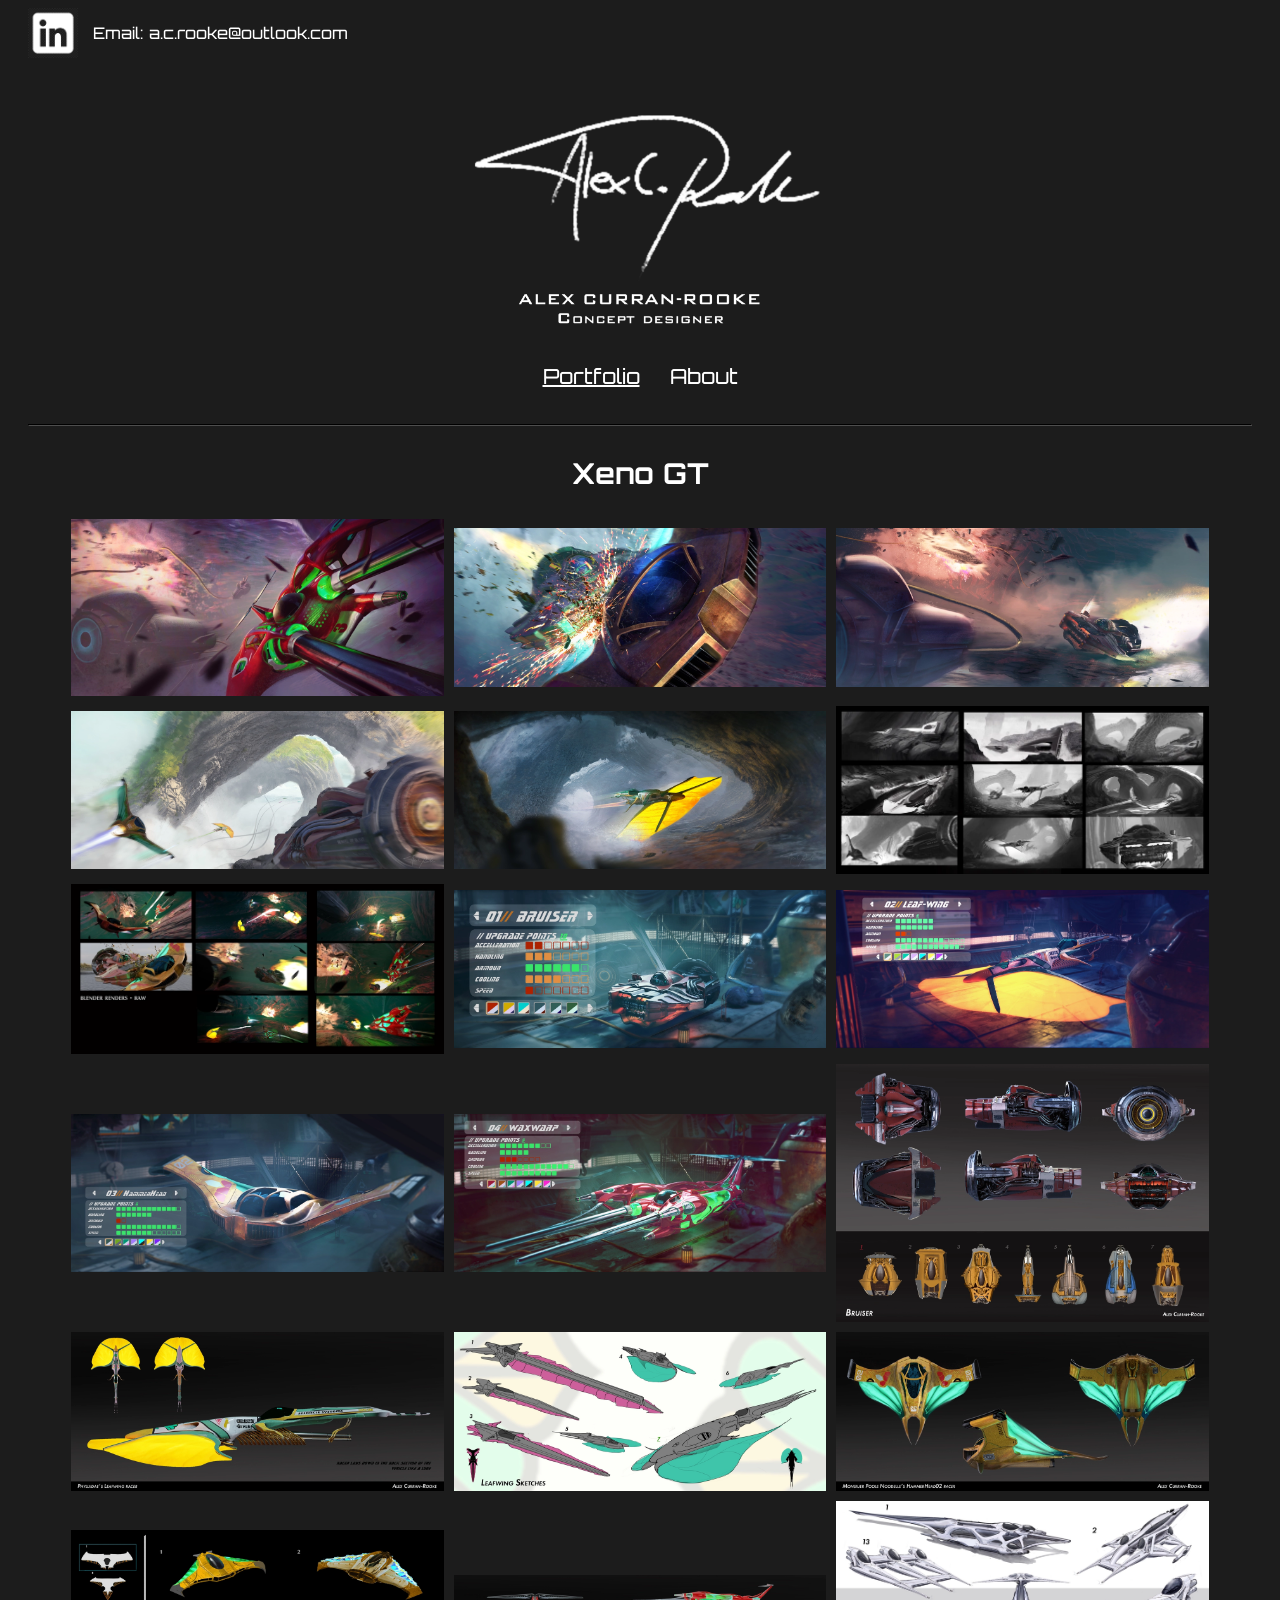
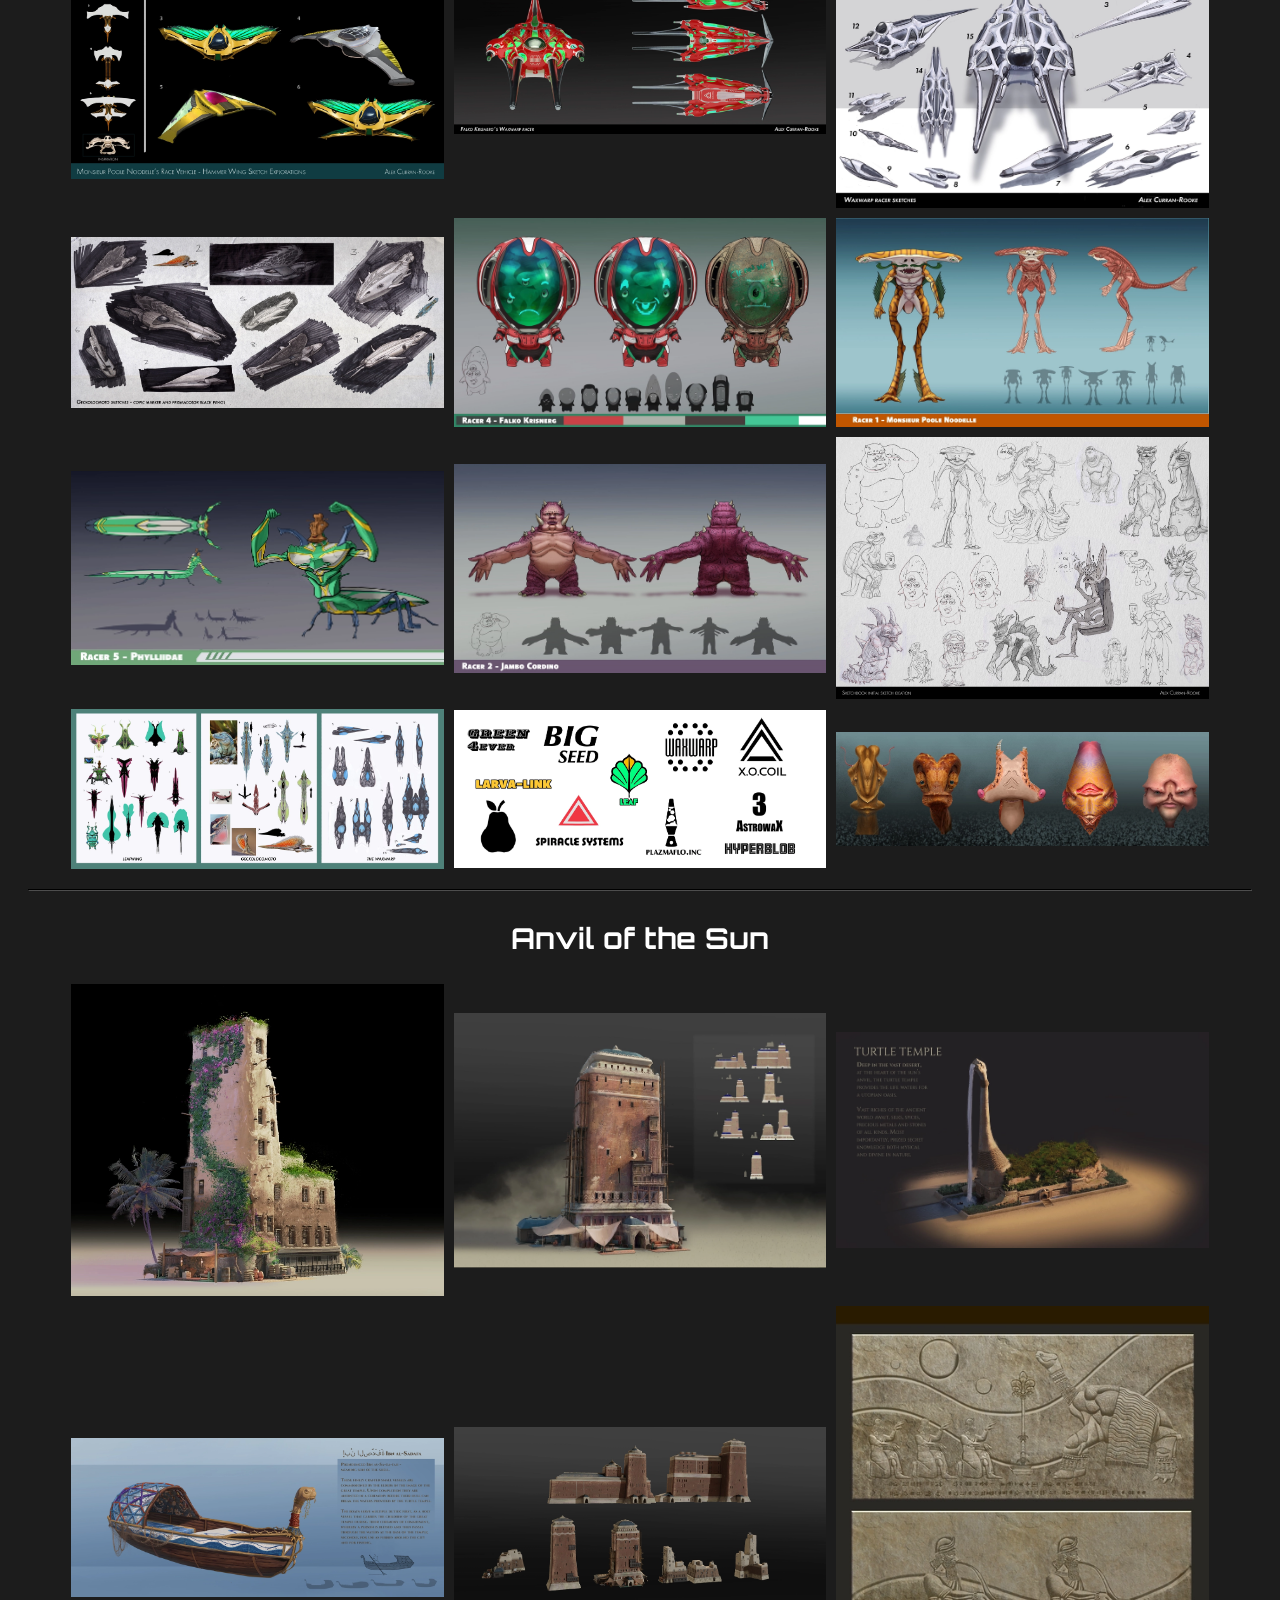
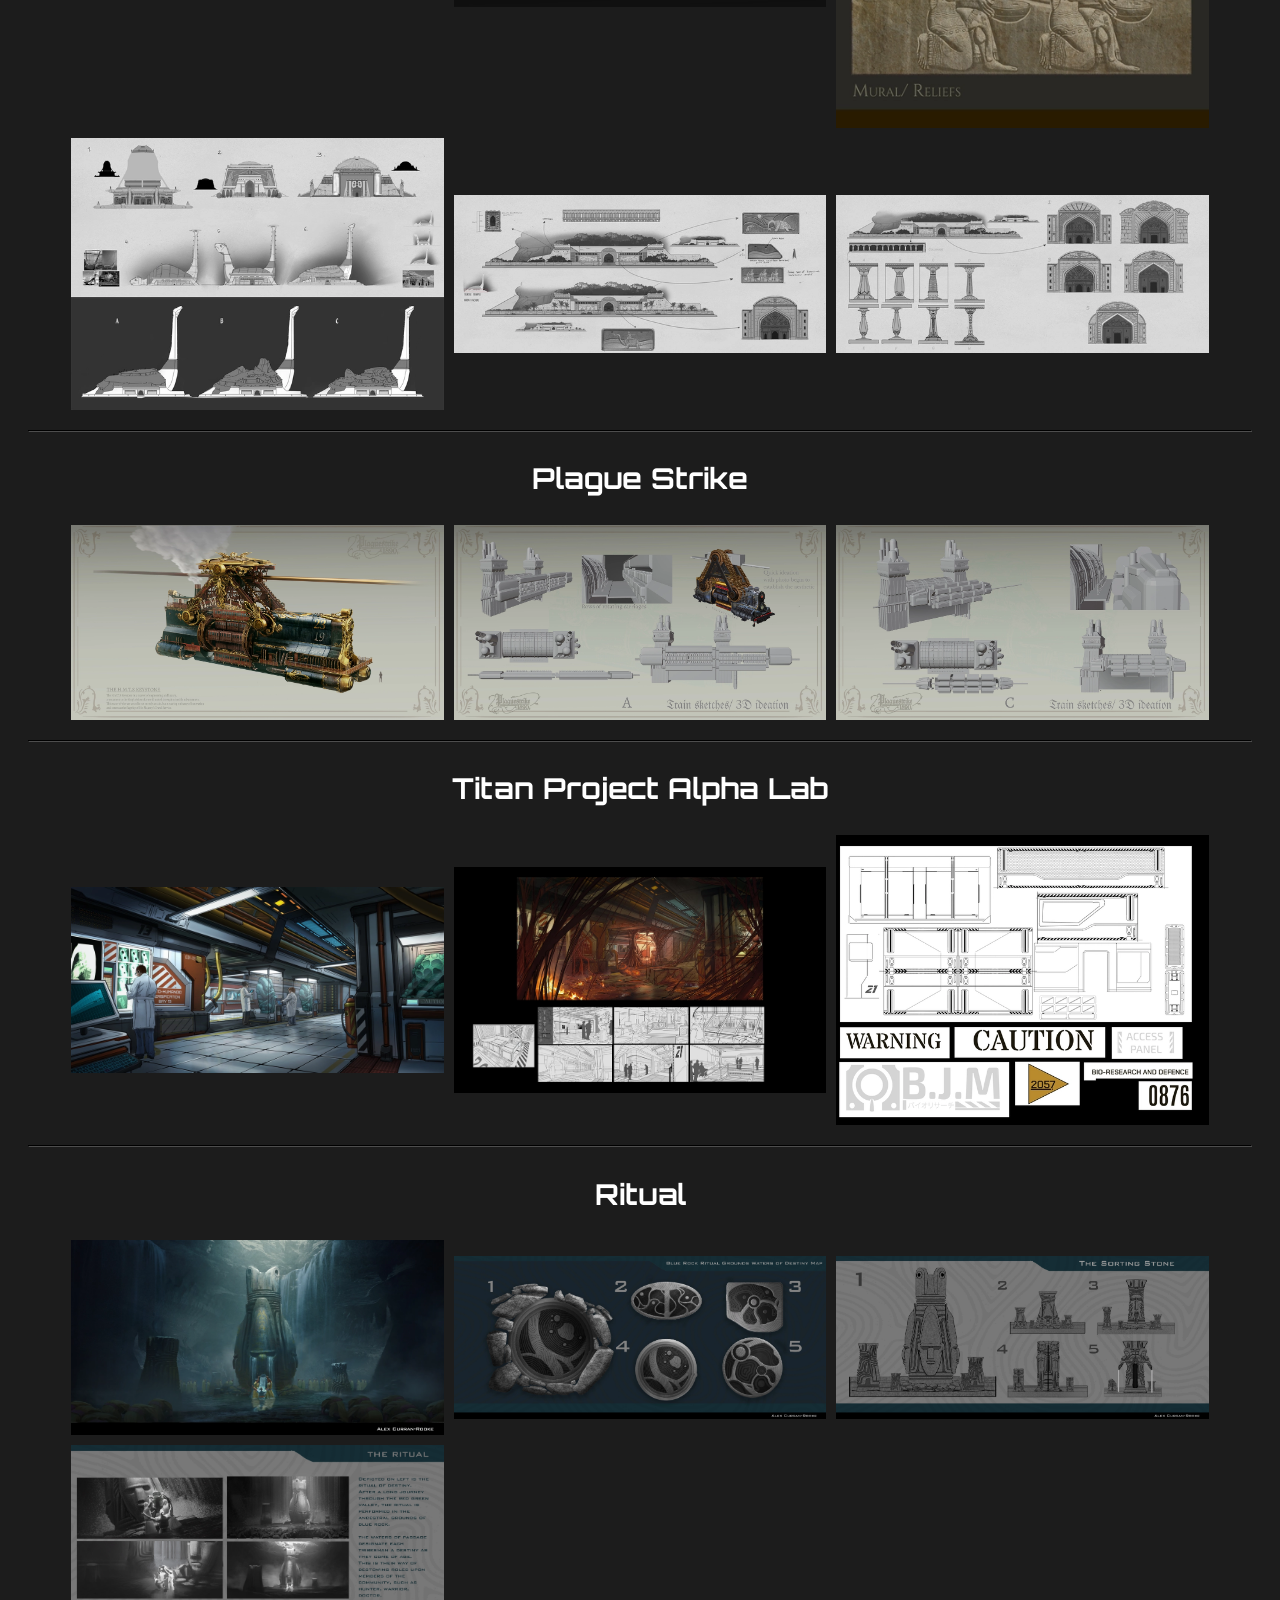
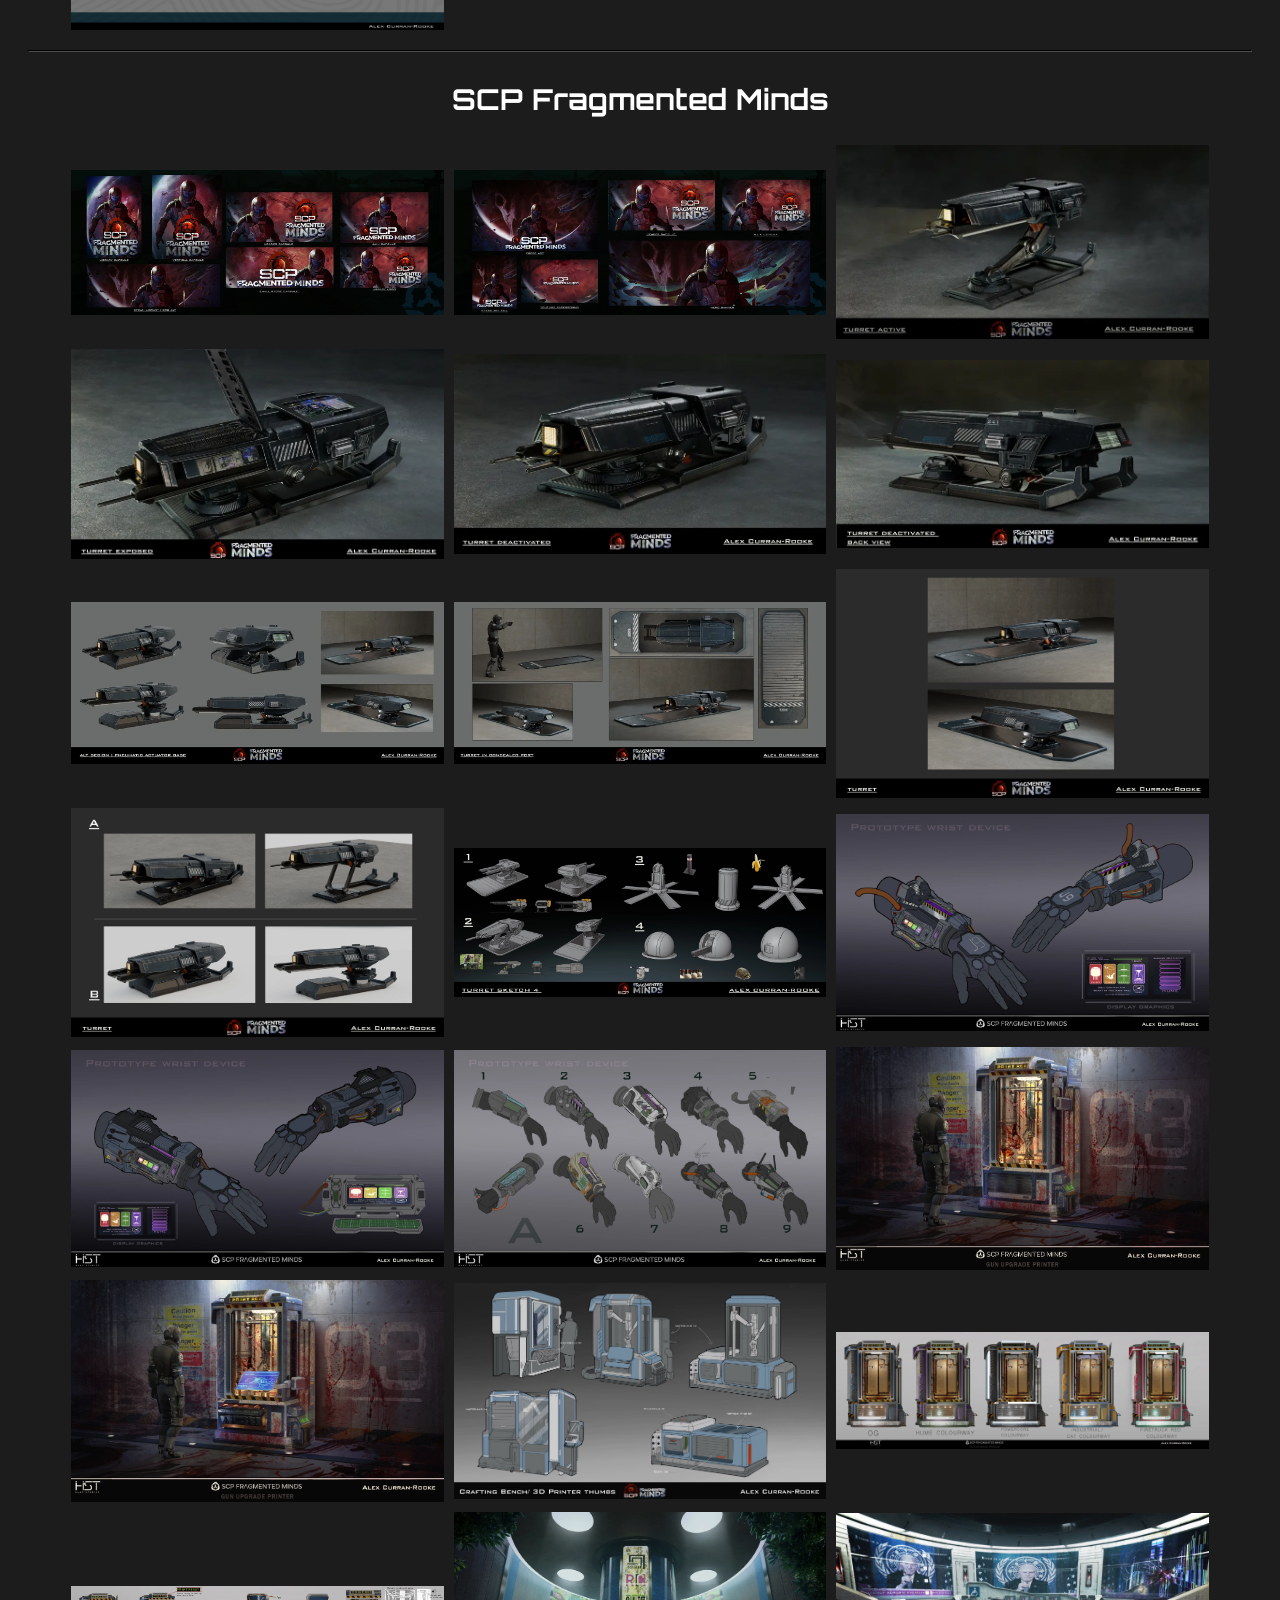
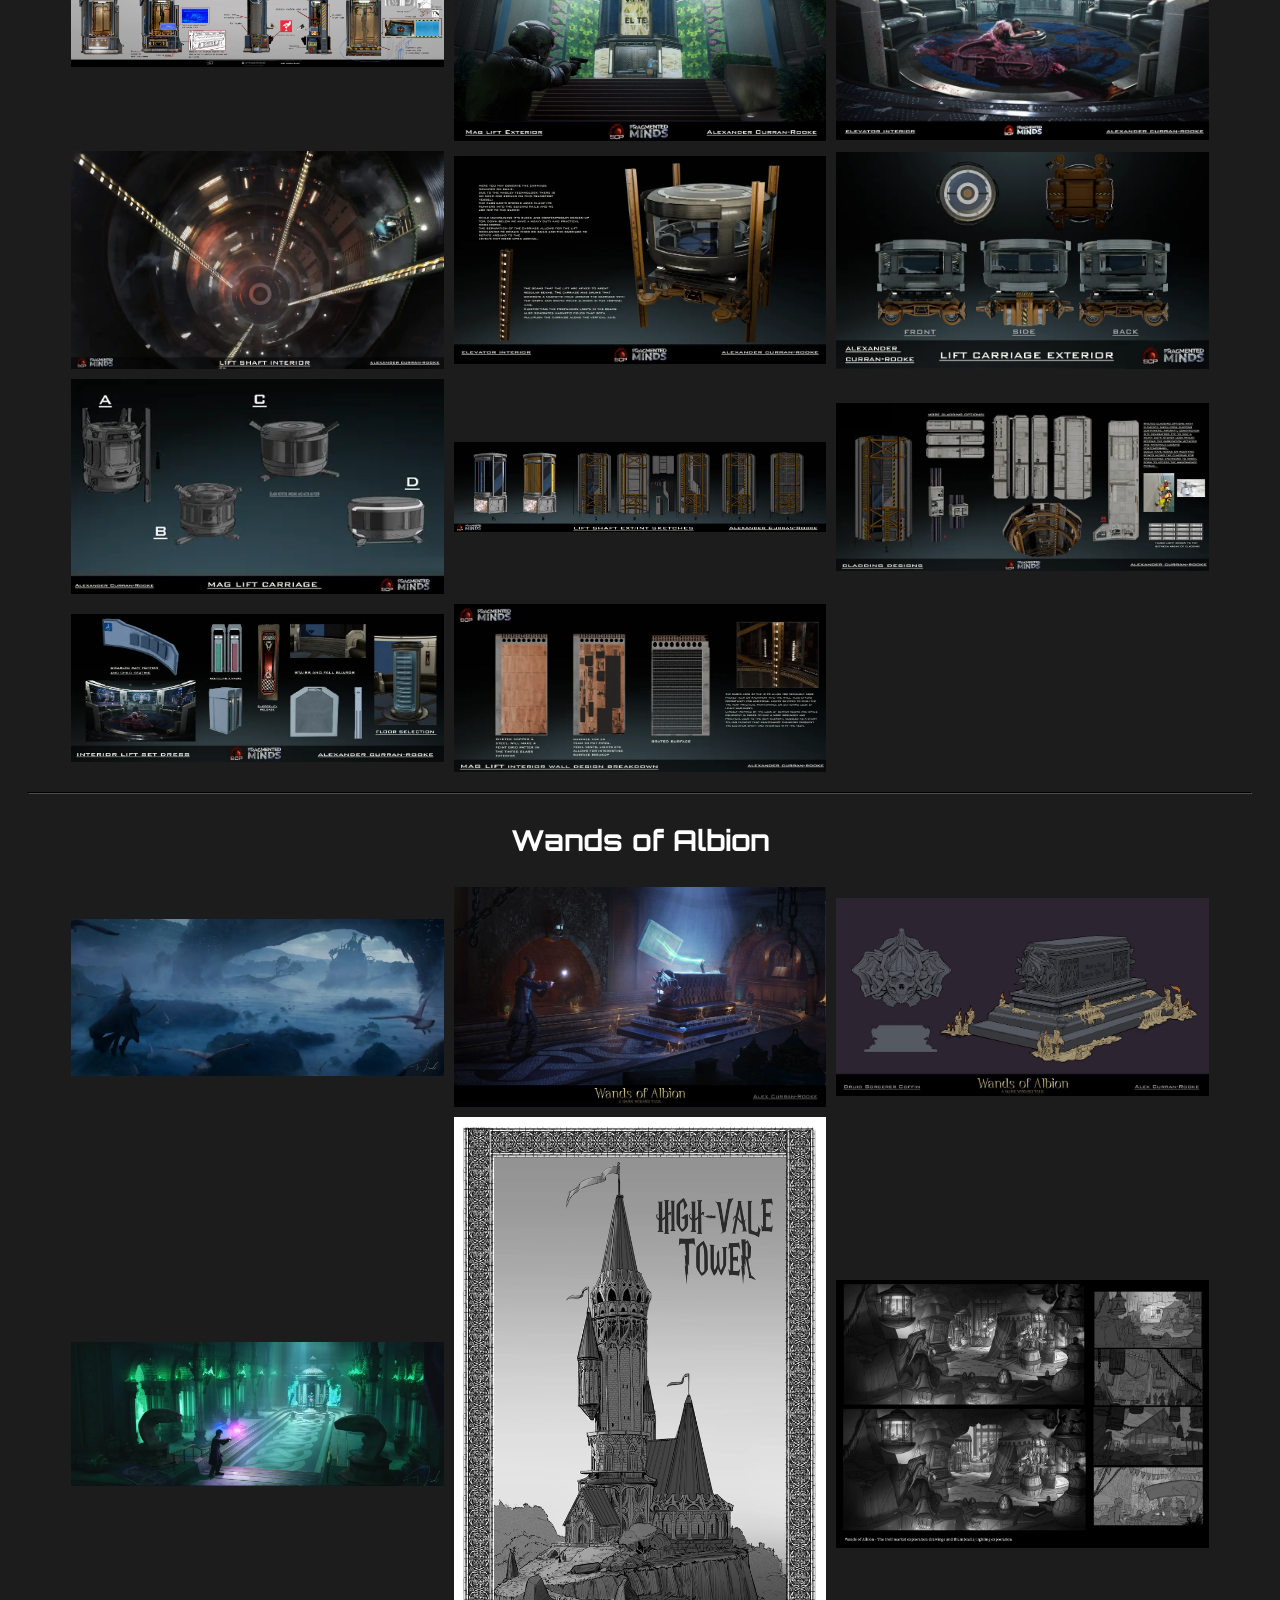
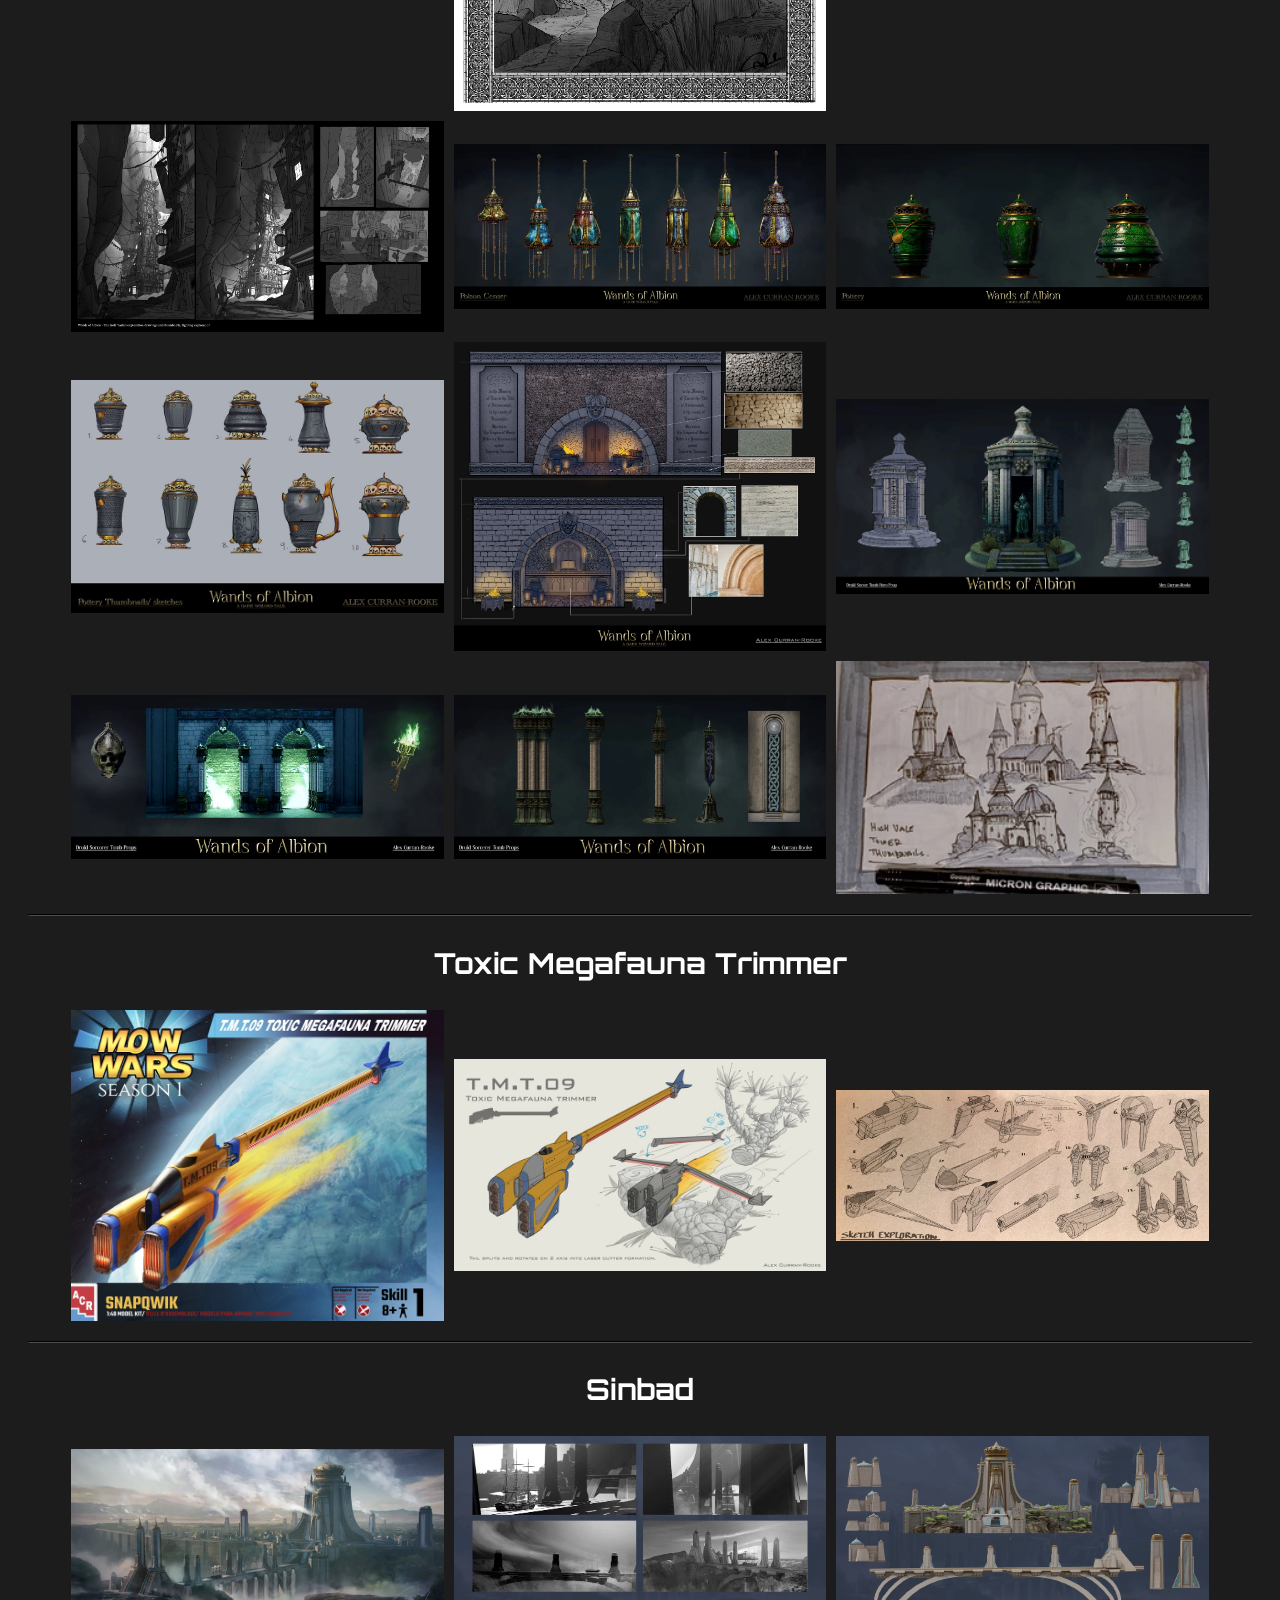
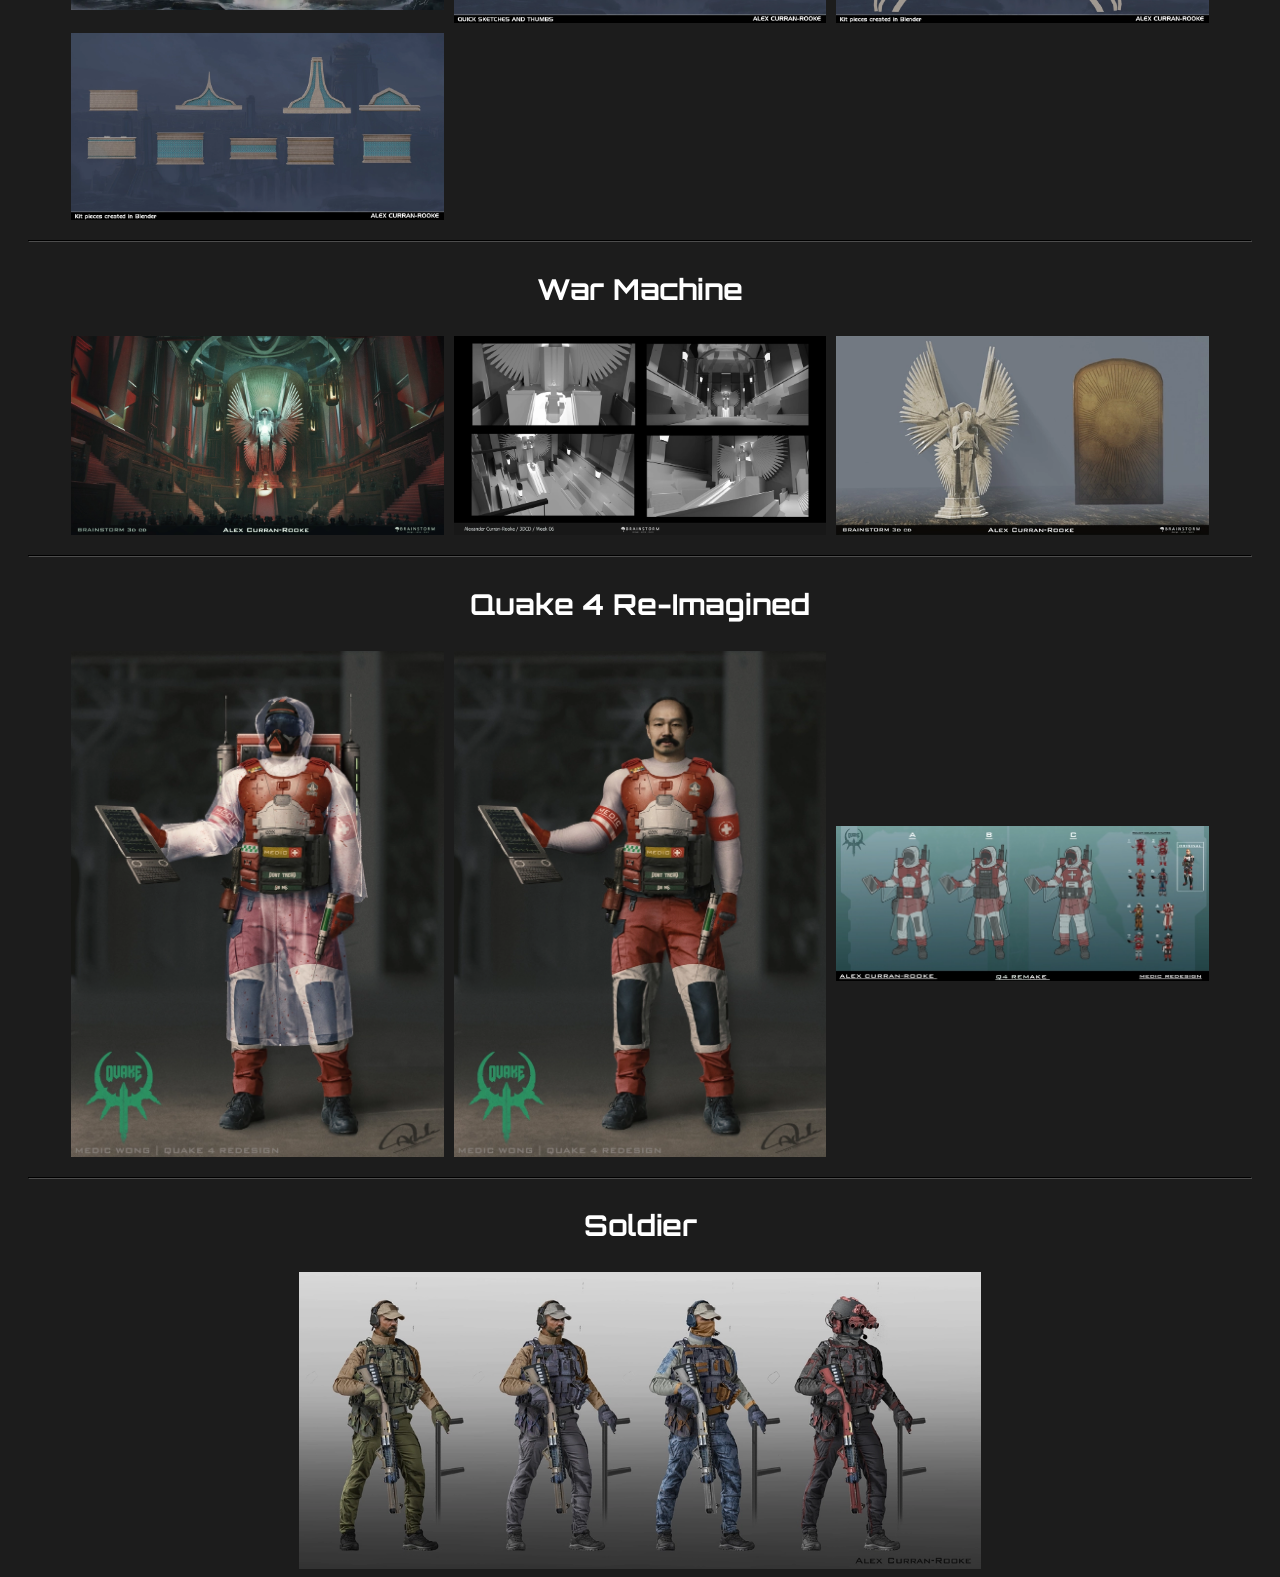
==== index.html @ b5de429d "changed favicon" ====
<!DOCTYPE html>
<html lang="en">
  <head>
    <meta charset="UTF-8" />
    <meta
       name="viewport"
       content="width=device-width, initial-scale=1.0" />
    <title>Alexander Curran-Rooke's Portfolio</title>
    <link rel="icon" type="image/jpeg" href="./images/full/profile-photo.png">
    <link rel="preconnect" href="https://fonts.googleapis.com">
    <link rel="preconnect" href="https://fonts.gstatic.com" crossorigin>
    <link href="https://fonts.googleapis.com/css2?family=Orbitron:wght@400..900&display=swap" rel="stylesheet">
    <link rel="stylesheet" href="./portfolio.css" />
  </head>
  <body>
    <header>
        <div class="socials">
            <!--<a href='https://www.instagram.com/alsartblog/' target="_blank"><img src="images/Full/templogoig.png"></a>-->
            <a href="https://www.linkedin.com/in/alexander-curran-rooke-724a3a281/" target="_blank"><img src="images/Full/templogolinkedin.png"></a>
            Email: a.c.rooke@outlook.com
        </div>
        <div>
            <!-- Logo for website -->
            <img id="heroimg" src="images/Full/MYLOGOCARD.jpg" alt="Logo">
        </div>

        <!-- <h1>Alexander Curran-Rooke</h1> -->
        <div>
            <nav class="navbar">
                <ul>
                    <li><a href="index.html" class="active">Portfolio</a></li>
                    <li><a href="aboutcontact.html">About</a></li>
                </ul>
            </nav>

        </div>
        <hr>
    </header>
    <main>
        <div id="modal" class="modal no-display">
            <img loading="lazy" id="modal-image" src="images/Full/00 XENO_GT/01 Waxwarp race.webp">
        </div>
        <div id="portfolio">
            <!--XENO GT-->
            <section>
                <h3>Xeno GT</h3>
                <div class="gallery">
                    <img loading="lazy" src="images/Thumbnail/00/01 Waxwarp race.webp" data-full="images/Full/00 XENO_GT/01 Waxwarp race.webp">
                    <img loading="lazy" src="images/Thumbnail/00/02 bruiser attacks!.webp" data-full="images/Full/00 XENO_GT/02 bruiser attacks!.webp">
                    <img loading="lazy" src="images/Thumbnail/00/03 bruiser blast.webp" data-full="images/Full/00 XENO_GT/03 bruiser blast.webp">
                    <img loading="lazy" src="images/Thumbnail/00/04 arches crash.webp" data-full="images/Full/00 XENO_GT/04 arches crash.webp">
                    <img loading="lazy" src="images/Thumbnail/00/05 leafwing tunnel.webp" data-full="images/Full/00 XENO_GT/05 leafwing tunnel.webp">
                    <img loading="lazy" src="images/Thumbnail/00/06 2.webp" data-full="images/Full/00 XENO_GT/06 2.webp">
                    <img loading="lazy" src="images/Thumbnail/00/06 3d sketches.webp" data-full="images/Full/00 XENO_GT/06 3d sketches.webp">
                    <img loading="lazy" src="images/Thumbnail/00/06 BRUISER SELECT SCREEN update.webp" data-full="images/Full/00 XENO_GT/06 BRUISER SELECT SCREEN update.webp">
                    <img loading="lazy" src="images/Thumbnail/00/07 LEAFWING SELECT SCREEN.webp" data-full="images/Full/00 XENO_GT/07 LEAFWING SELECT SCREEN.webp">
                    <img loading="lazy" src="images/Thumbnail/00/08 Hammerhead select screen.webp" data-full="images/Full/00 XENO_GT/08 Hammerhead select screen.webp">
                    <img loading="lazy" src="images/Thumbnail/00/09 waxwarp menu2.webp" data-full="images/Full/00 XENO_GT/09 waxwarp menu2.webp">
                    <img loading="lazy" src="images/Thumbnail/00/10 Bruiser sheet.webp" data-full="images/Full/00 XENO_GT/10 Bruiser sheet.webp">
                    <img loading="lazy" src="images/Thumbnail/00/11 Leafwing.webp" data-full="images/Full/00 XENO_GT/11 Leafwing.webp">
                    <img loading="lazy" src="images/Thumbnail/00/12 Leafwing sketches presentation.webp" data-full="images/Full/00 XENO_GT/12 Leafwing sketches presentation.webp">
                    <img loading="lazy" src="images/Thumbnail/00/13 Hammerheadracerorthos.webp" data-full="images/Full/00 XENO_GT/13 Hammerheadracerorthos.webp">
                    <img loading="lazy" src="images/Thumbnail/00/14 HAMMER HEAD SKETCH PRESENTATION PAGE.webp" data-full="images/Full/00 XENO_GT/14 HAMMER HEAD SKETCH PRESENTATION PAGE.webp">
                    <img loading="lazy" src="images/Thumbnail/00/15 WAXWARP.webp" data-full="images/Full/00 XENO_GT/15 WAXWARP.webp">
                    <img loading="lazy" src="images/Thumbnail/00/16 Waxwarp sketchest presentation.webp" data-full="images/Full/00 XENO_GT/16 Waxwarp sketchest presentation.webp">
                    <img loading="lazy" src="images/Thumbnail/00/17 lizard copic sketches.webp" data-full="images/Full/00 XENO_GT/17 lizard copic sketches.webp">
                    <img loading="lazy" src="images/Thumbnail/00/18 Krisnerg.webp" data-full="images/Full/00 XENO_GT/18 Krisnerg.webp">
                    <img loading="lazy" src="images/Thumbnail/00/19 Pool Noodle.webp" data-full="images/Full/00 XENO_GT/19 Pool Noodle.webp">
                    <img loading="lazy" src="images/Thumbnail/00/20 char 3.webp" data-full="images/Full/00 XENO_GT/20 char 3.webp">
                    <img loading="lazy" src="images/Thumbnail/00/21 Jambo.webp" data-full="images/Full/00 XENO_GT/21 Jambo.webp">
                    <img loading="lazy" src="images/Thumbnail/00/22 SKETCHBOOK PAGE.webp" data-full="images/Full/00 XENO_GT/22 SKETCHBOOK PAGE.webp">
                    <img loading="lazy" src="images/Thumbnail/00/23 Ship Silhouettes.webp" data-full="images/Full/00 XENO_GT/23 Ship Silhouettes.webp">
                    <img loading="lazy" src="images/Thumbnail/00/24 logos.webp" data-full="images/Full/00 XENO_GT/24 logos.webp">
                    <img loading="lazy" src="images/Thumbnail/00/25 RACER LINEUP.webp" data-full="images/Full/00 XENO_GT/25 RACER LINEUP.webp">
            </div>
            <hr>    
            </section>
            <!-- Anvil of the Sun-->
            <section>
                <h3>Anvil of the Sun</h3>
                <div class="gallery">
                    <img loading="lazy" src="images/Thumbnail/01/01 smaller build callout.webp" data-full="images/Full/01 Anvil of the Sun/01 smaller build callout.webp">
                    <img loading="lazy" src="images/Thumbnail/01/02 BIG BUILD 1 CALLOUT2.webp" data-full="images/Full/01 Anvil of the Sun/02 BIG BUILD 1 CALLOUT2.webp">
                    <img loading="lazy" src="images/Thumbnail/01/03 turtle temple callout.webp" data-full="images/Full/01 Anvil of the Sun/03 turtle temple callout.webp">
                    <img loading="lazy" src="images/Thumbnail/01/04 turtle boat.webp" data-full="images/Full/01 Anvil of the Sun/04 turtle boat.webp">
                    <img loading="lazy" src="images/Thumbnail/01/05 kit.webp" data-full="images/Full/01 Anvil of the Sun/05 kit.webp">
                    <img loading="lazy" src="images/Thumbnail/01/06 mural presentation page.webp" data-full="images/Full/01 Anvil of the Sun/06 mural presentation page.webp">
                    <img loading="lazy" src="images/Thumbnail/01/07 turtle temple sketches.webp" data-full="images/Full/01 Anvil of the Sun/07 turtle temple sketches.webp">
                    <img loading="lazy" src="images/Thumbnail/01/08 turtle temple front facade.webp" data-full="images/Full/01 Anvil of the Sun/08 turtle temple front facade.webp">
                    <img loading="lazy" src="images/Thumbnail/01/09 Front facade.webp" data-full="images/Full/01 Anvil of the Sun/09 Front facade.webp" >
                </div>
                <hr>
            </section>
            <!-- HMTS -->
            <section>
                <h3>Plague Strike</h3>
                <div class="gallery">
                    <img loading="lazy" src="images/Thumbnail/02/01.webp" data-full="images/Full/02 HMTS/01.webp">
                    <img loading="lazy" src="images/Thumbnail/02/02 TRAIN A.webp" data-full="images/Full/02 HMTS/02 TRAIN A.webp">
                    <img loading="lazy" src="images/Thumbnail/02/03 TRAIN b.webp" data-full="images/Full/02 HMTS/03 TRAIN b.webp">
                </div>
                <hr>
            </section>
            <!-- TITAN PROJECT ALPHA LAB-->
            <section>
                <h3>Titan Project Alpha Lab</h3>
                <div class="gallery">
                    <img loading="lazy" src="images/Thumbnail/03/01 LAB.webp" data-full="images/Full/03 TITAN PROJECT ALPHA LAB/01 LAB.webp">
                    <img loading="lazy" src="images/Thumbnail/03/02 LAB DESTRUCT.webp" data-full="images/Full/03 TITAN PROJECT ALPHA LAB/02 LAB DESTRUCT.webp">
                    <img loading="lazy" src="images/Thumbnail/03/03 LAB 2D ASSET SHEET.webp" data-full="images/Full/03 TITAN PROJECT ALPHA LAB/03 LAB 2D ASSET SHEET.webp">
                </div>
                <hr>
            </section>
            <!-- RITUAL -->
            <section>
                <h3>Ritual</h3>
                <div class="gallery">
                    <img loading="lazy" src="images/Thumbnail/04/01 Alex WBI moodshot.webp" data-full="images/Full/04 RITUAL/01 Alex WBI moodshot.webp">
                    <img loading="lazy" src="images/Thumbnail/04/02 Maps.webp" data-full="images/Full/04 RITUAL/02 Maps.webp">
                    <img loading="lazy" src="images/Thumbnail/04/03 Alex WBI callout sheet.webp" data-full="images/Full/04 RITUAL/03 Alex WBI callout sheet.webp">
                    <img loading="lazy" src="images/Thumbnail/04/04 Alex WBI thumbnails.webp" data-full="images/Full/04 RITUAL/04 Alex WBI thumbnails.webp">
                </div>
                <hr>
            </section>
            <!-- SCP FRAGMENTED MINDS-->
            <section>
                <h3>SCP Fragmented Minds</h3>
                <div class="gallery">
                    <img loading="lazy" src="images/Thumbnail/05/01 STEAM Capsules 1.webp" data-full="images/Full/05 SCP FRAGMENTED MINDS/01 STEAM Capsules 1.webp">
                    <img loading="lazy" src="images/Thumbnail/05/02 STEAM Capsules 2.webp" data-full="images/Full/05 SCP FRAGMENTED MINDS/02 STEAM Capsules 2.webp">
                    <img loading="lazy" src="images/Thumbnail/05/03  turret active.webp" data-full="images/Full/05 SCP FRAGMENTED MINDS/03  turret active.webp">
                    <img loading="lazy" src="images/Thumbnail/05/04 turret exposed.webp" data-full="images/Full/05 SCP FRAGMENTED MINDS/04 turret exposed.webp">
                    <img loading="lazy" src="images/Thumbnail/05/05 turret folded.webp" data-full="images/Full/05 SCP FRAGMENTED MINDS/05 turret folded.webp">
                    <img loading="lazy" src="images/Thumbnail/05/06 turret fold back view.webp" data-full="images/Full/05 SCP FRAGMENTED MINDS/06 turret fold back view.webp">
                    <img loading="lazy" src="images/Thumbnail/05/07 alt des piston.webp" data-full="images/Full/05 SCP FRAGMENTED MINDS/07 alt des piston.webp">
                    <img loading="lazy" src="images/Thumbnail/05/08 turret in port.webp" data-full="images/Full/05 SCP FRAGMENTED MINDS/08 turret in port.webp">
                    <img loading="lazy" src="images/Thumbnail/05/09 TURRET OPEN.webp" data-full="images/Full/05 SCP FRAGMENTED MINDS/09 TURRET OPEN.webp">
                    <img loading="lazy" src="images/Thumbnail/05/10 TURRET OPTIONS1.webp" data-full="images/Full/05 SCP FRAGMENTED MINDS/10 TURRET OPTIONS1.webp">
                    <img loading="lazy" src="images/Thumbnail/05/11 sketch presentation.webp" data-full="images/Full/05 SCP FRAGMENTED MINDS/11 sketch presentation.webp">
                    <img loading="lazy" src="images/Thumbnail/05/12 ARM DEVICE 3 Alex.webp" data-full="images/Full/05 SCP FRAGMENTED MINDS/12 ARM DEVICE 3 Alex.webp">
                    <img loading="lazy" src="images/Thumbnail/05/13 Arm device 2 Alex.webp" data-full="images/Full/05 SCP FRAGMENTED MINDS/13 Arm device 2 Alex.webp">
                    <img loading="lazy" src="images/Thumbnail/05/14 Alex sketch page A.webp" data-full="images/Full/05 SCP FRAGMENTED MINDS/14 Alex sketch page A.webp">
                    <img loading="lazy" src="images/Thumbnail/05/16 BENCH PRINTER.webp" data-full="images/Full/05 SCP FRAGMENTED MINDS/16 BENCH PRINTER.webp">
                    <img loading="lazy" src="images/Thumbnail/05/17 BENCH PRINTER2.webp" data-full="images/Full/05 SCP FRAGMENTED MINDS/17 BENCH PRINTER2.webp">
                    <img loading="lazy" src="images/Thumbnail/05/19 WORK BENCH.webp" data-full="images/Full/05 SCP FRAGMENTED MINDS/19 WORK BENCH.webp">
                    <img loading="lazy" src="images/Thumbnail/05/20 3d printer station colour variations.webp" data-full="images/Full/05 SCP FRAGMENTED MINDS/20 3d printer station colour variations.webp">
                    <img loading="lazy" src="images/Thumbnail/05/21 3D PRINTER FULL INFOMATIC CALLOUT.webp" data-full="images/Full/05 SCP FRAGMENTED MINDS/21 3D PRINTER FULL INFOMATIC CALLOUT.webp">
                    <img loading="lazy" src="images/Thumbnail/05/22 Lift exterior shaft.webp" data-full="images/Full/05 SCP FRAGMENTED MINDS/22 Lift exterior shaft.webp">
                    <img loading="lazy" src="images/Thumbnail/05/23 elevator fix.webp" data-full="images/Full/05 SCP FRAGMENTED MINDS/23 elevator fix.webp">
                    <img loading="lazy" src="images/Thumbnail/05/24 lift shaft interior KF.webp" data-full="images/Full/05 SCP FRAGMENTED MINDS/24 lift shaft interior KF.webp">
                    <img loading="lazy" src="images/Thumbnail/05/25 Lift three quarterview.webp" data-full="images/Full/05 SCP FRAGMENTED MINDS/25 Lift three quarterview.webp">
                    <img loading="lazy" src="images/Thumbnail/05/26 LIFT CARRIAGE EXTERIOR ORTHOS.webp" data-full="images/Full/05 SCP FRAGMENTED MINDS/26 LIFT CARRIAGE EXTERIOR ORTHOS.webp">
                    <img loading="lazy" src="images/Thumbnail/05/27 carriage design alt sketches.webp" data-full="images/Full/05 SCP FRAGMENTED MINDS/27 carriage design alt sketches.webp">
                    <img loading="lazy" src="images/Thumbnail/05/28 LIFT SHAFT INT EXT SKETCHES.webp" data-full="images/Full/05 SCP FRAGMENTED MINDS/28 LIFT SHAFT INT EXT SKETCHES.webp">
                    <img loading="lazy" src="images/Thumbnail/05/29 cladding.webp" data-full="images/Full/05 SCP FRAGMENTED MINDS/29 cladding.webp">
                    <img loading="lazy" src="images/Thumbnail/05/30 LIFT INTERIOR SET DRESS.webp" data-full="images/Full/05 SCP FRAGMENTED MINDS/30 LIFT INTERIOR SET DRESS.webp">
                    <img loading="lazy" src="images/Thumbnail/05/31 INTERIOR WALL BREAKDOWN.webp" data-full="images/Full/05 SCP FRAGMENTED MINDS/31 INTERIOR WALL BREAKDOWN.webp">
                </div>
                <hr>
            </section>
            <!-- Wands of Albion -->
            <section>
                <h3>Wands of Albion</h3>
                <div class="gallery">
                    <img loading="lazy" src="images/Thumbnail/06/01 Marshlands.webp" data-full="images/Full/06 WANDS OF ALBION/01 Marshlands.webp">
                    <img loading="lazy" src="images/Thumbnail/06/02 CRYPT.webp" data-full="images/Full/06 WANDS OF ALBION/02 CRYPT.webp">
                    <img loading="lazy" src="images/Thumbnail/06/03 coffin callout.webp" data-full="images/Full/06 WANDS OF ALBION/03 coffin callout.webp">
                    <img loading="lazy" src="images/Thumbnail/06/04 Wands of albion mausoleum .webp" data-full="images/Full/06 WANDS OF ALBION/04 Wands of albion mausoleum .webp">
                    <img loading="lazy" src="images/Thumbnail/06/05 tower lineart.webp" data-full="images/Full/06 WANDS OF ALBION/05 tower lineart.webp">
                    <img loading="lazy" src="images/Thumbnail/06/06.webp" data-full="images/Full/06 WANDS OF ALBION/06.webp">
                    <img loading="lazy" src="images/Thumbnail/06/07.webp" data-full="images/Full/06 WANDS OF ALBION/07.webp">
                    <img loading="lazy" src="images/Thumbnail/06/08 poison censer.webp" data-full="images/Full/06 WANDS OF ALBION/08 poison censer.webp">
                    <img loading="lazy" src="images/Thumbnail/06/09 pottery.webp" data-full="images/Full/06 WANDS OF ALBION/09 pottery.webp">
                    <img loading="lazy" src="images/Thumbnail/06/10 URNS SKETCHES.webp" data-full="images/Full/06 WANDS OF ALBION/10 URNS SKETCHES.webp">
                    <img loading="lazy" src="images/Thumbnail/06/11 wall callout.webp" data-full="images/Full/06 WANDS OF ALBION/11 wall callout.webp">
                    <img loading="lazy" src="images/Thumbnail/06/12 Mausoleum.webp" data-full="images/Full/06 WANDS OF ALBION/12 Mausoleum.webp">
                    <img loading="lazy" src="images/Thumbnail/06/13 wall and props callout.webp" data-full="images/Full/06 WANDS OF ALBION/13 wall and props callout.webp">
                    <img loading="lazy" src="images/Thumbnail/06/14 Columns.webp" data-full="images/Full/06 WANDS OF ALBION/14 Columns.webp">
                    <img loading="lazy" src="images/Thumbnail/06/15 thumbs.webp" data-full="images/Full/06 WANDS OF ALBION/15 thumbs.webp">
                </div>
                <hr>
            </section>
            <!--Toxic Megafauna Trimmer-->
            <section>
                <h3>Toxic Megafauna Trimmer</h3>
                <div class="gallery">
                    <img loading="lazy" src="images/Thumbnail/07/01 TOXIC MEGAUFAUNA TRIMMER.webp" data-full="images/Full/07 TOXIC MEGAFAUNA TRIMMER/01 TOXIC MEGAUFAUNA TRIMMER.webp">
                    <img loading="lazy" src="images/Thumbnail/07/02 Trimmer sketch.webp" data-full="images/Full/07 TOXIC MEGAFAUNA TRIMMER/02 Trimmer sketch.webp">
                    <img loading="lazy" src="images/Thumbnail/07/03 ship exploration sketches.webp" data-full="images/Full/07 TOXIC MEGAFAUNA TRIMMER/03 ship exploration sketches.webp">
                </div>
                <hr>
            </section>
            <!--sinbad-->
            <section>
                <h3>Sinbad</h3>
                <div class="gallery">
                    <img loading="lazy" src="images/Thumbnail/08/01 WIDE SHOT SINBAD.webp" data-full="images/Full/08 SINDBAD/01 WIDE SHOT SINBAD.webp">
                    <img loading="lazy" src="images/Thumbnail/08/02 thumbs.webp" data-full="images/Full/08 SINDBAD/02 thumbs.webp">
                    <img loading="lazy" src="images/Thumbnail/08/03 kit1.webp" data-full="images/Full/08 SINDBAD/03 kit1.webp">
                    <img loading="lazy" src="images/Thumbnail/08/04 kit 2.webp" data-full="images/Full/08 SINDBAD/04 kit 2.webp">
                </div>
                <hr>
            </section>
            <!--war machine-->
            <section>
                <h3>War Machine</h3>
                <div class="gallery">
                    <img loading="lazy" src="images/Thumbnail/09/01 WAR MACHINE.webp" data-full="images/Full/09 WAR MACHINE/01 WAR MACHINE.webp">
                    <img loading="lazy" src="images/Thumbnail/09/02 war machine.webp" data-full="images/Full/09 WAR MACHINE/02 war machine.webp">
                    <img loading="lazy" src="images/Thumbnail/09/03 war machine.webp" data-full="images/Full/09 WAR MACHINE/03 war machine.webp">
                </div>
                <hr>
            </section>
            <!--Quake 4 Reimagined-->
            <section>
                <h3>Quake 4 Re-Imagined</h3>
                <div class="gallery">
                    <img loading="lazy" src="images/Thumbnail/Q4/01 MEDIC WONG coat on fin.webp" data-full="images/Full/Quake 4 reimagined/01 MEDIC WONG coat on fin.webp">
                    <img loading="lazy" src="images/Thumbnail/Q4/01 Medic wong no helmet.webp" data-full="images/Full/Quake 4 reimagined/01 Medic wong no helmet.webp">
                    <img loading="lazy" src="images/Thumbnail/Q4/02 medic wong redesign.webp" data-full="images/Full/Quake 4 reimagined/02 medic wong redesign.webp">
                </div>
                <hr>
            </section>
            <!-- Soldier -->
            <section>
                <h3>Soldier</h3>
                <div class="smallgallery">
                    <img loading="lazy" src="images/Thumbnail/Soldier/tac shotgun.webp" data-full="images/Full/solider/tac shotgun.webp">
                </div>
            </section>
          </div>
    </main>
    <footer>

    </footer>

    <script src="script.js"></script>
  </body>
</html>
---- portfolio.css ----
body {
    background-color : rgb(28, 28, 28);
    color : white;
    /*font-family :'Lucida Sans', 'Lucida Sans Regular', 'Lucida Grande', 'Lucida Sans Unicode', Geneva, Verdana, sans-serif;
    */
    font-family : "Orbitron", sans-serif;
    font-weight : 450;
    
}

img {
    width: 100%;
    height:auto;
    user-select : none;
}

h1 {
    text-align:center;
}

h2{
    text-align: center;
    font-size : 2.0rem;
}

h3{
    text-align : center;
    font-size : 1.8rem;
    color:white;
    
}

hr{
    border-color:rgb(77, 77, 77)
}


.navbar ul{
    list-style-type : none;
    padding : 0px;
    margin : 0px;
    display : flex;
    justify-content : center;
}

.navbar li{
    float : left
}

.navbar a{
    color : white;   
    text-decoration: none;
    text-align: center;
    font-size : 1.3rem;
    padding:15px;
    display : block;
}

.navbar a.active {
    text-decoration : underline;
    text-decoration-thickness: 0.125rem;
}




.socials {
    display : flex;
    align-items: center;
    gap : 15px;
    padding-left : 20px;
}

.socials a {
    display : block;
    flex : 0 0 auto;
}

.socials img {
    display : block;
    width : 50px;
    height : 50px;
    object-fit : contain;
}

#heroimg {
    display : block;
    width : 40%;
    max-width : 500px;
    height : auto;
    margin : 0 auto;    
}

@media (max-width: 768px) {
    #heroimg {
        width: 90%;
        max-width: none;
        height: auto;
    }
}

.gallery {
    display : grid;
    grid-template-columns : repeat(3, minmax(0,1fr));
    gap : 10px;
    margin : 0 auto;
    align-items : center;
    padding-left:5%;
    padding-right:5%;
}



.gallery img{
    width : 100%;
    height : auto;
    display : block;
    
    transform-origin: center;
}

.gallery img:hover{
    transform : scale(1.1);
    z-index : 1;
    border : 1px solid transparent;
    border-color : rgb(145, 144, 144);
}

.smallgallery {
    display :grid;
    grid-template-columns : repeat(1, minmax(0,1fr));
    gap : 10px;
    margin : 0 auto;
    align-items : center;
    padding-left : 5%;
    padding-right : 5%;
}

.smallgallery img {
    width : 60%;
    height : auto;
    display : block;
    margin : 0 auto;
}

.smallgallery img:hover{
    transform : scale(1.1);
    z-index : 1;
    border : 1px solid transparent;
    border-color : rgb(145, 144, 144);
}

hr {
    margin : 20px;
}

.modal {
    background-color: rgba(0, 0, 0, 0.8);
    width : 100%;
    height : 100%;
    left : 0;
    top : 0;
    position : fixed;
    display : flex;
    justify-content : center;
    align-items : center;
    z-index : 100;

}

.modal img{
    width : auto;
    height : auto;
    max-width : 85vw;
    max-height : 80vh;

}

.no-display {
    display : none;
}

.aboutname{
    font-size : 2.8rem;
}

.pagecontainer {
    display : flex;
    flex-wrap : wrap;
    justify-content : center;
    align-items : center;
    max-width : 1400px;
    width : 90%;
    margin : 0 auto;
}

.pageblock {
    flex : 1 1 400px;
    min-width : 0;
    max-width : 600px;
    box-sizing : border-box;
}

.pageblock h2{
    font-size : clamp(1.4rem, 2vw, 2rem);
}

.pageblock p{
    font-size : clamp(0.85rem, 1.1vw, 1.1rem);
    line-height : 1.7;
    font-family : "Saira", sans-serif;
}


#profile-photo {
    display : block;
    width : 80%;
    height : auto;
    display : block;
    padding : 0;
    margin : 0 auto;
    padding : 20px;
}

@media (max-width: 768px) {
    .gallery {
        grid-template-columns: repeat(2, minmax(0, 1fr));
    }

    .aboutname{
        max-width : 100%;
    }

    .aboutname .surname {
        white-space : nowrap;
    }
}


@media (max-width : 768px){
    .pagecontainer {
        flex-direction : column;
        width : 92%;
        gap : 25px;
    }

    .pageblock {
        width : 100%;
        max-width : 600px;
        flex : 0 1 auto;
    }
}

.quote {
    display : flex;
    justify-content: center;
}

.quote p {
    font-weight: bold;
}
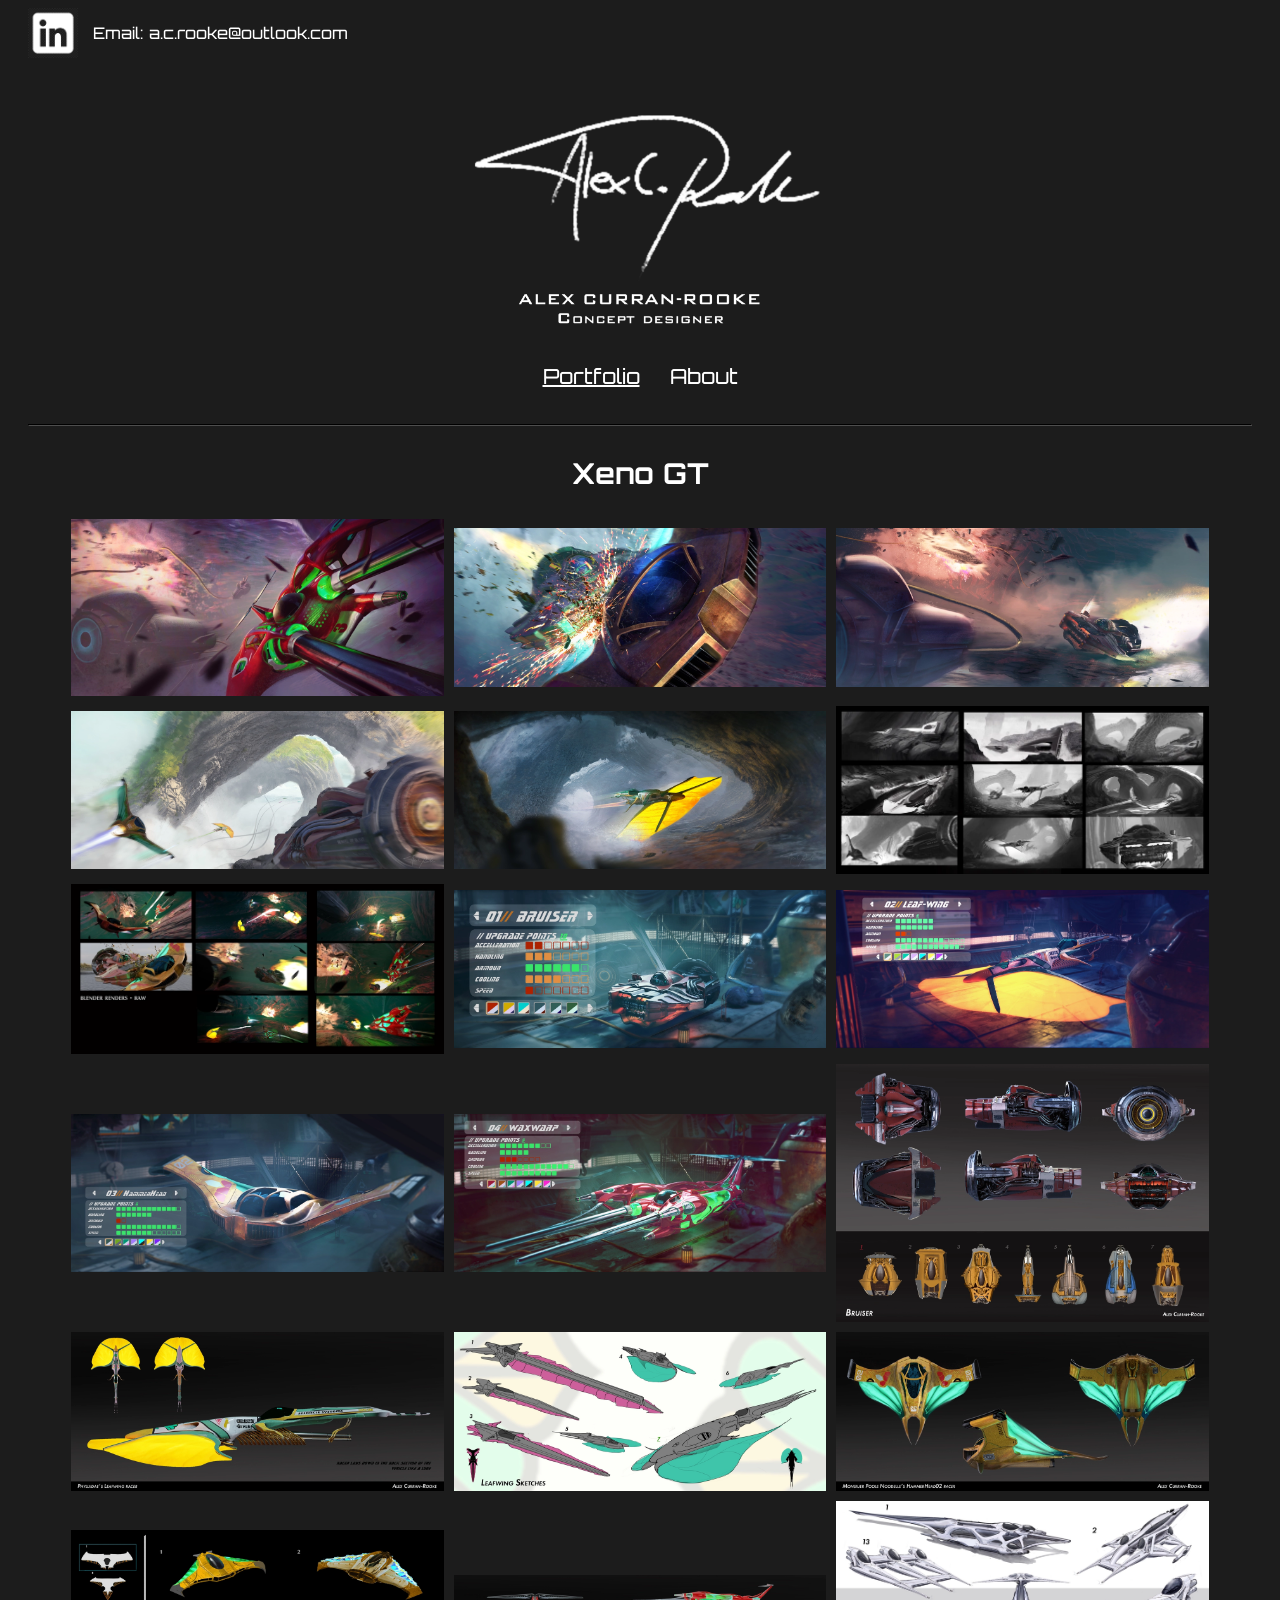
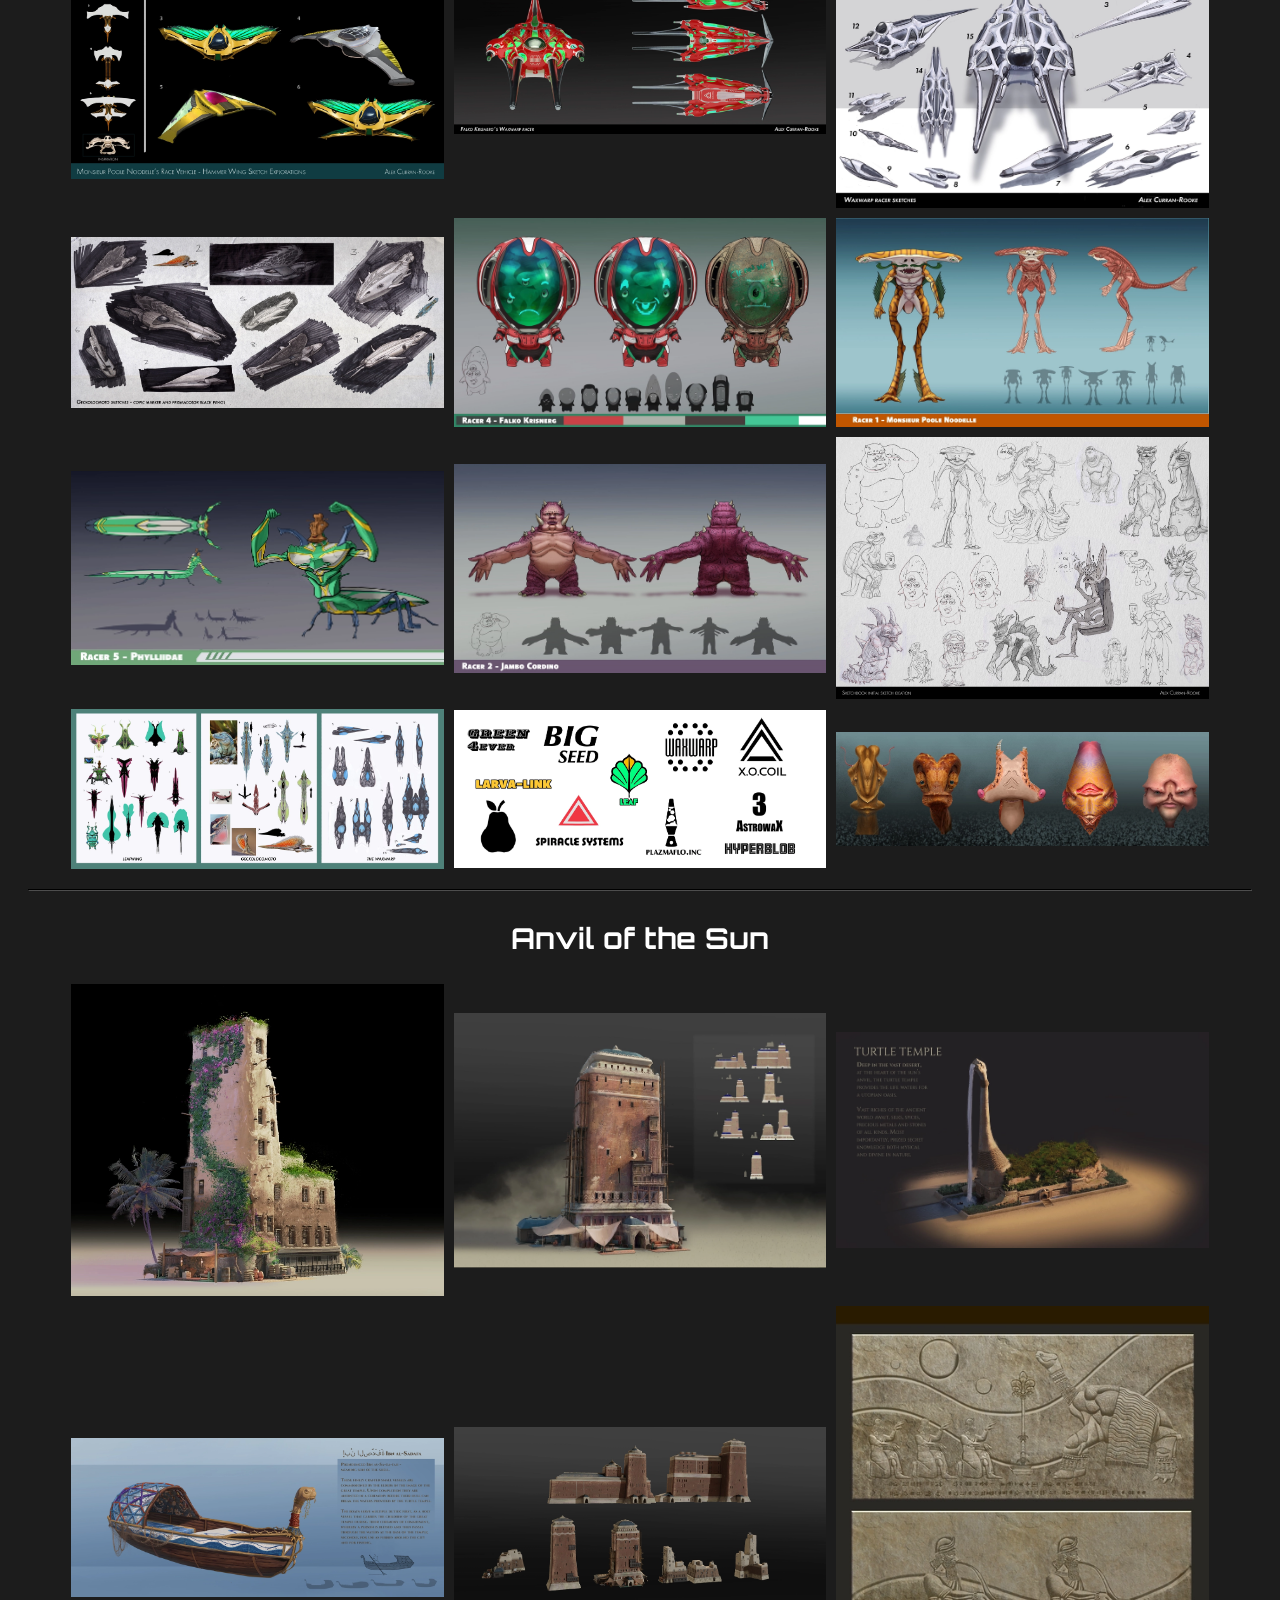
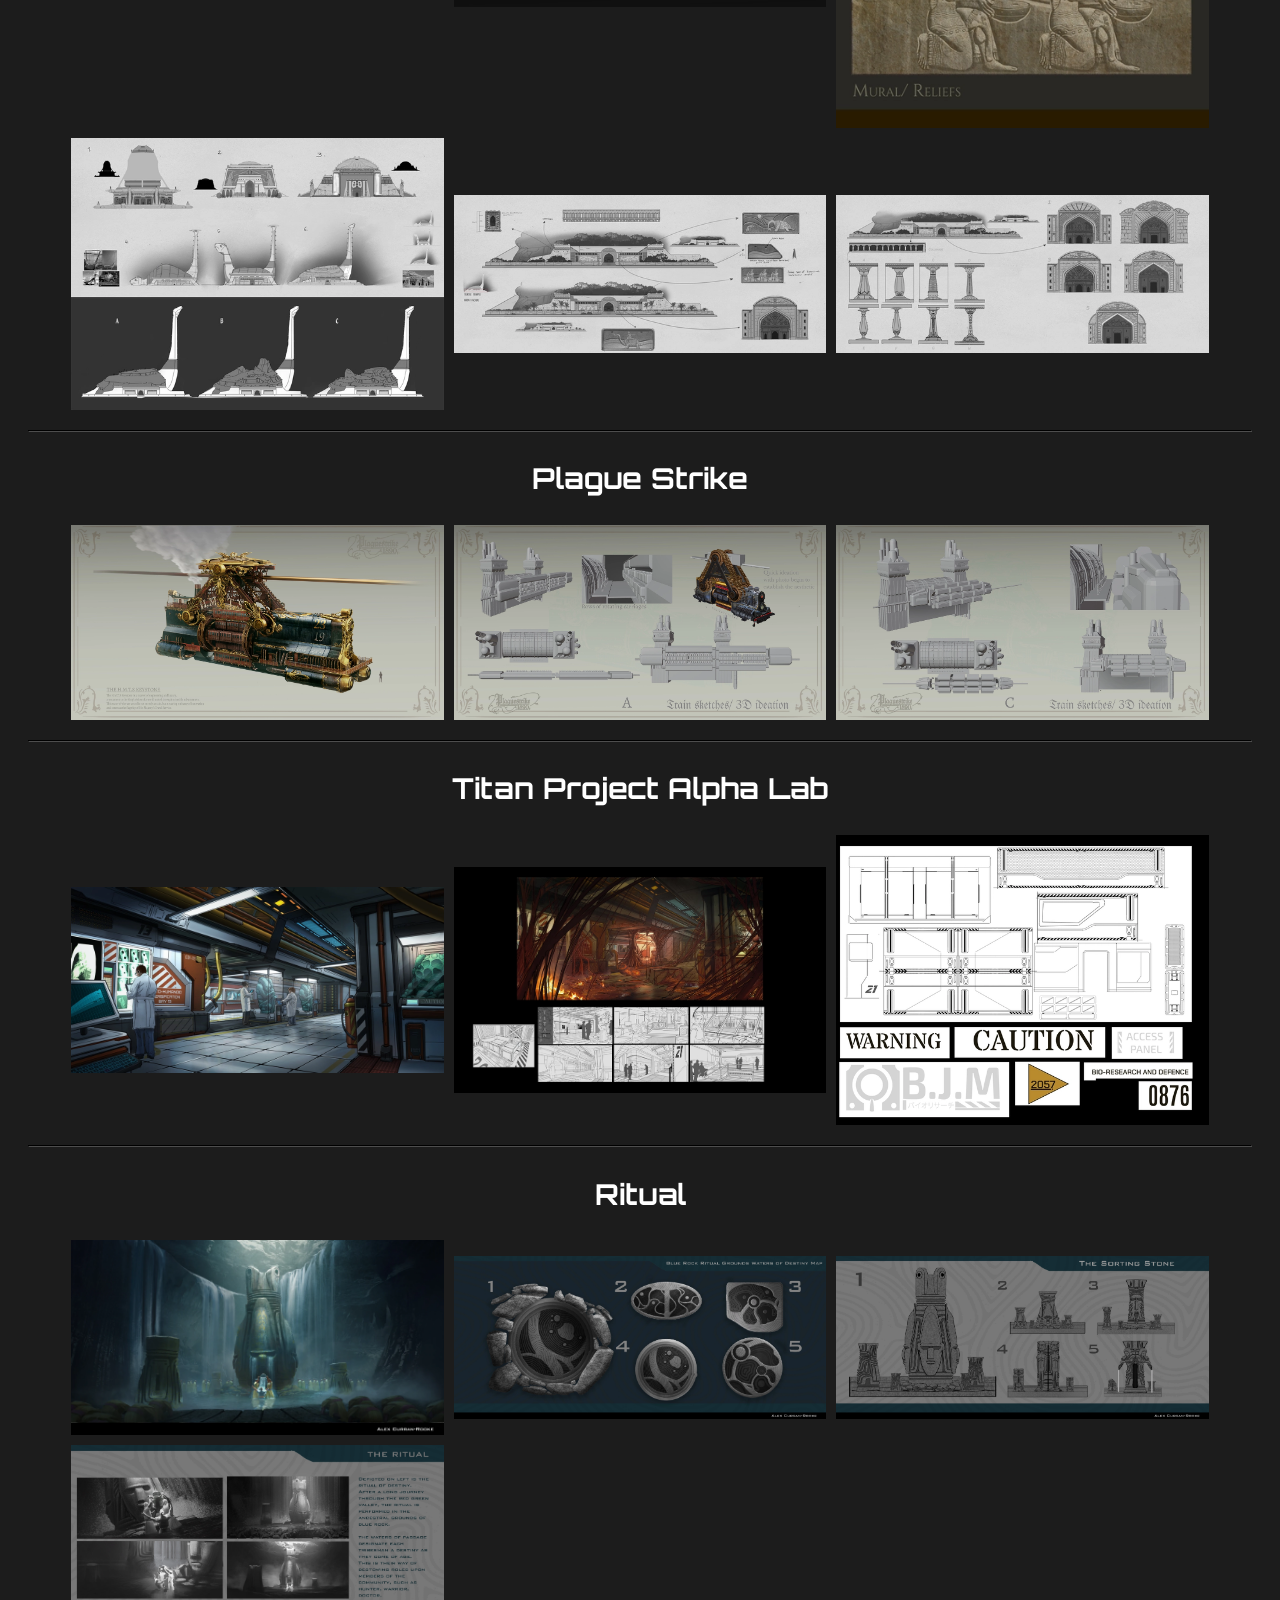
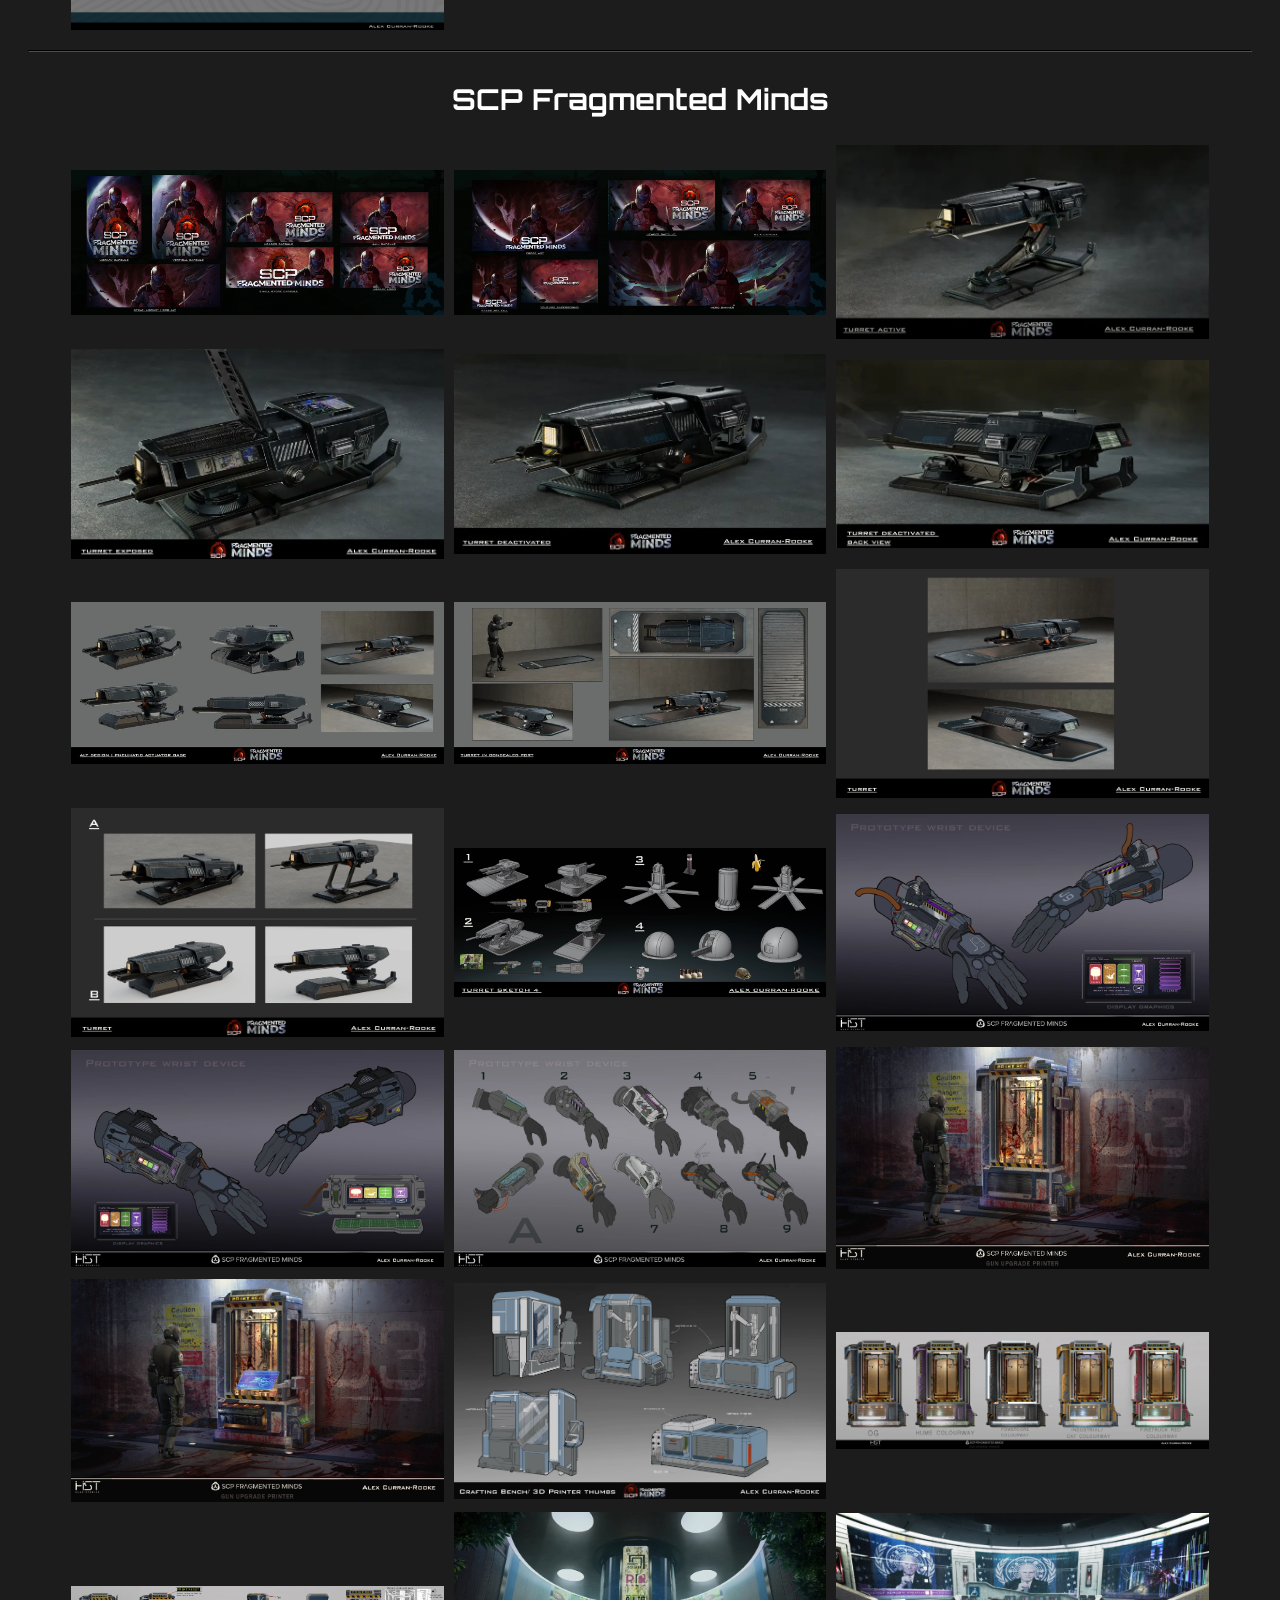
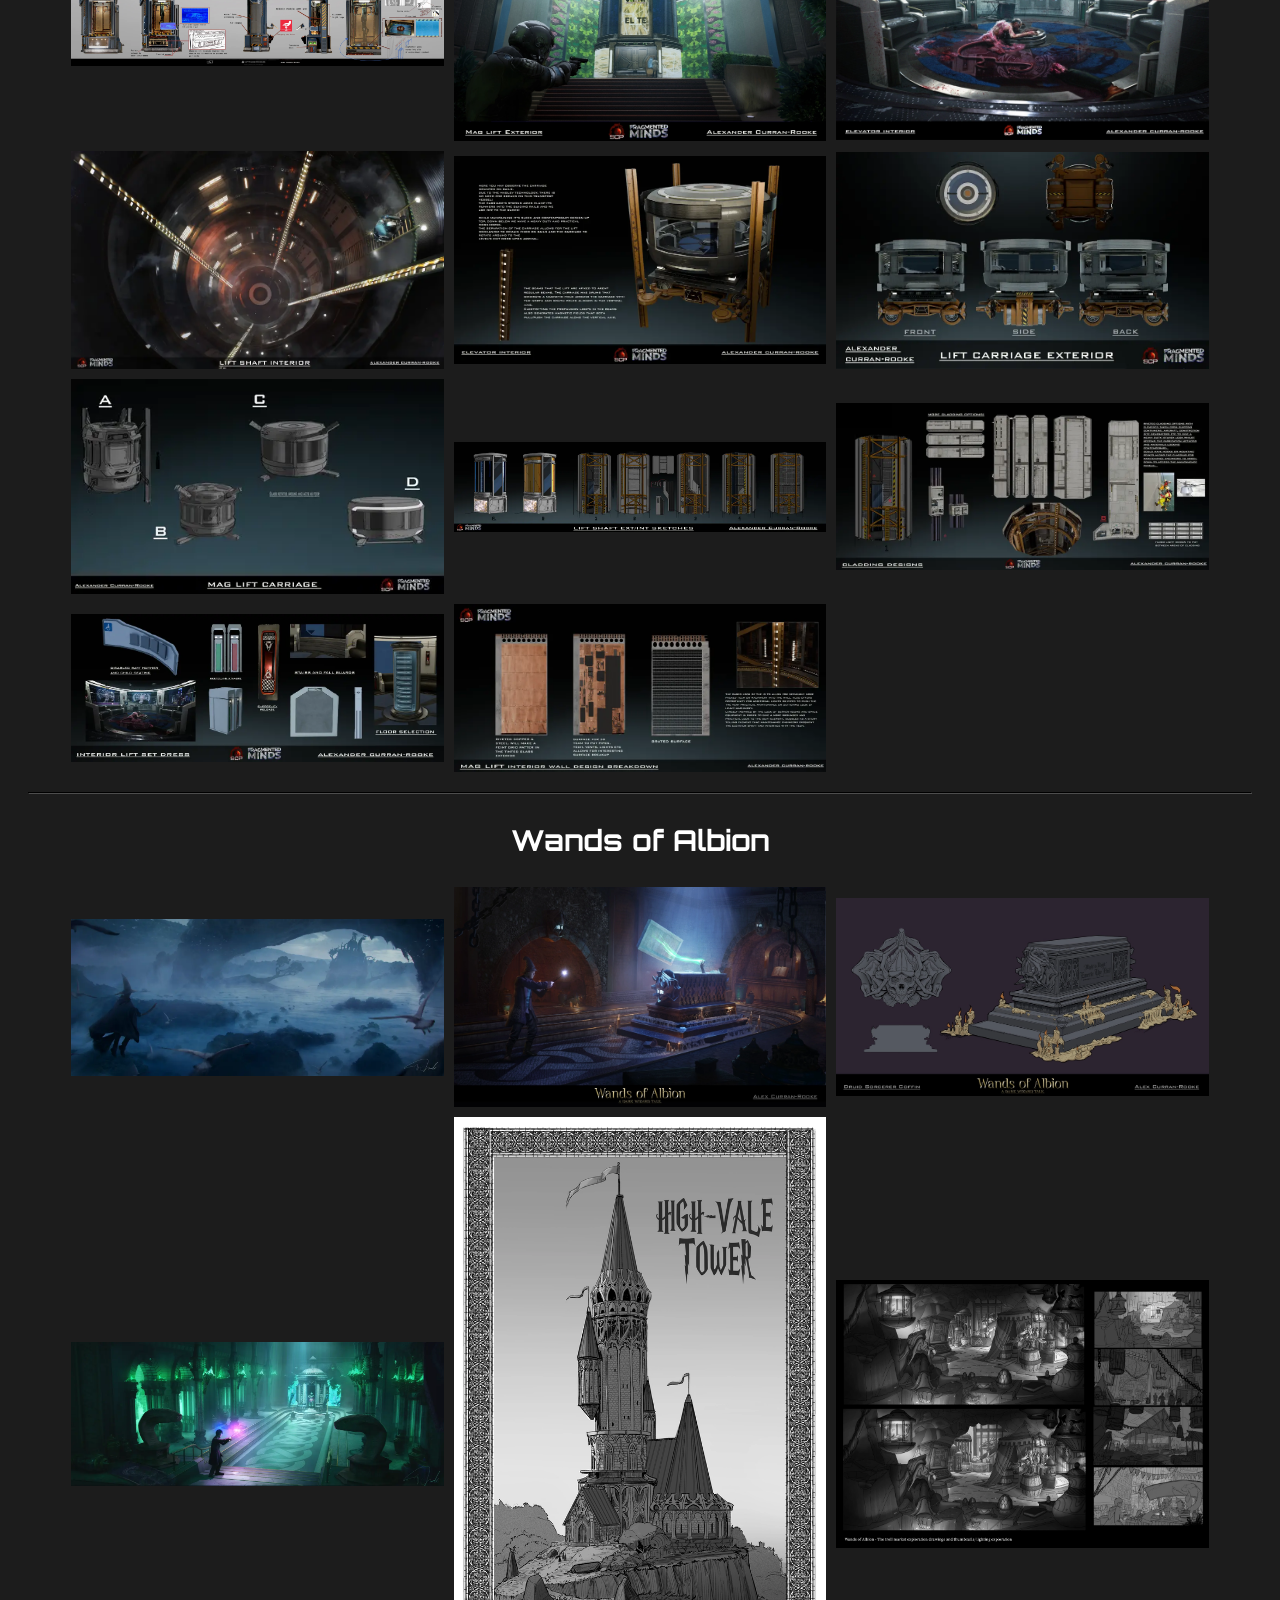
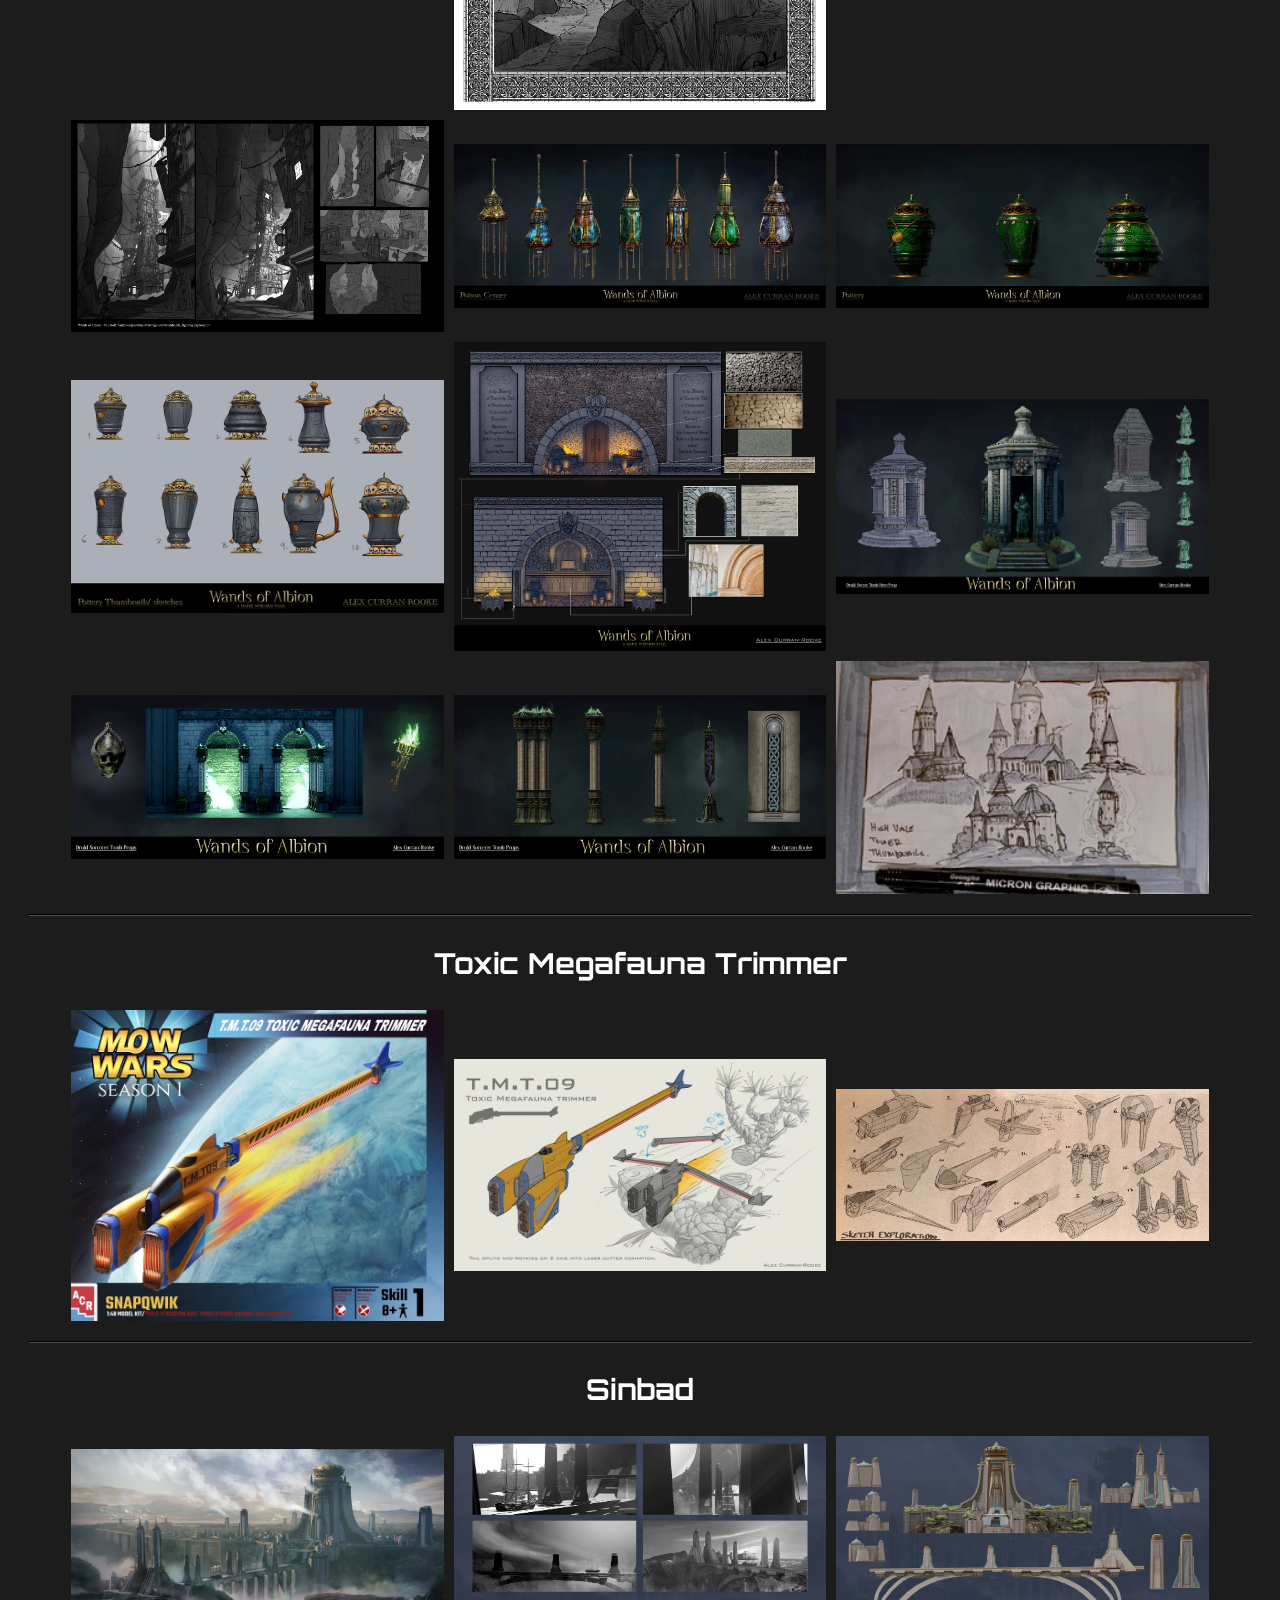
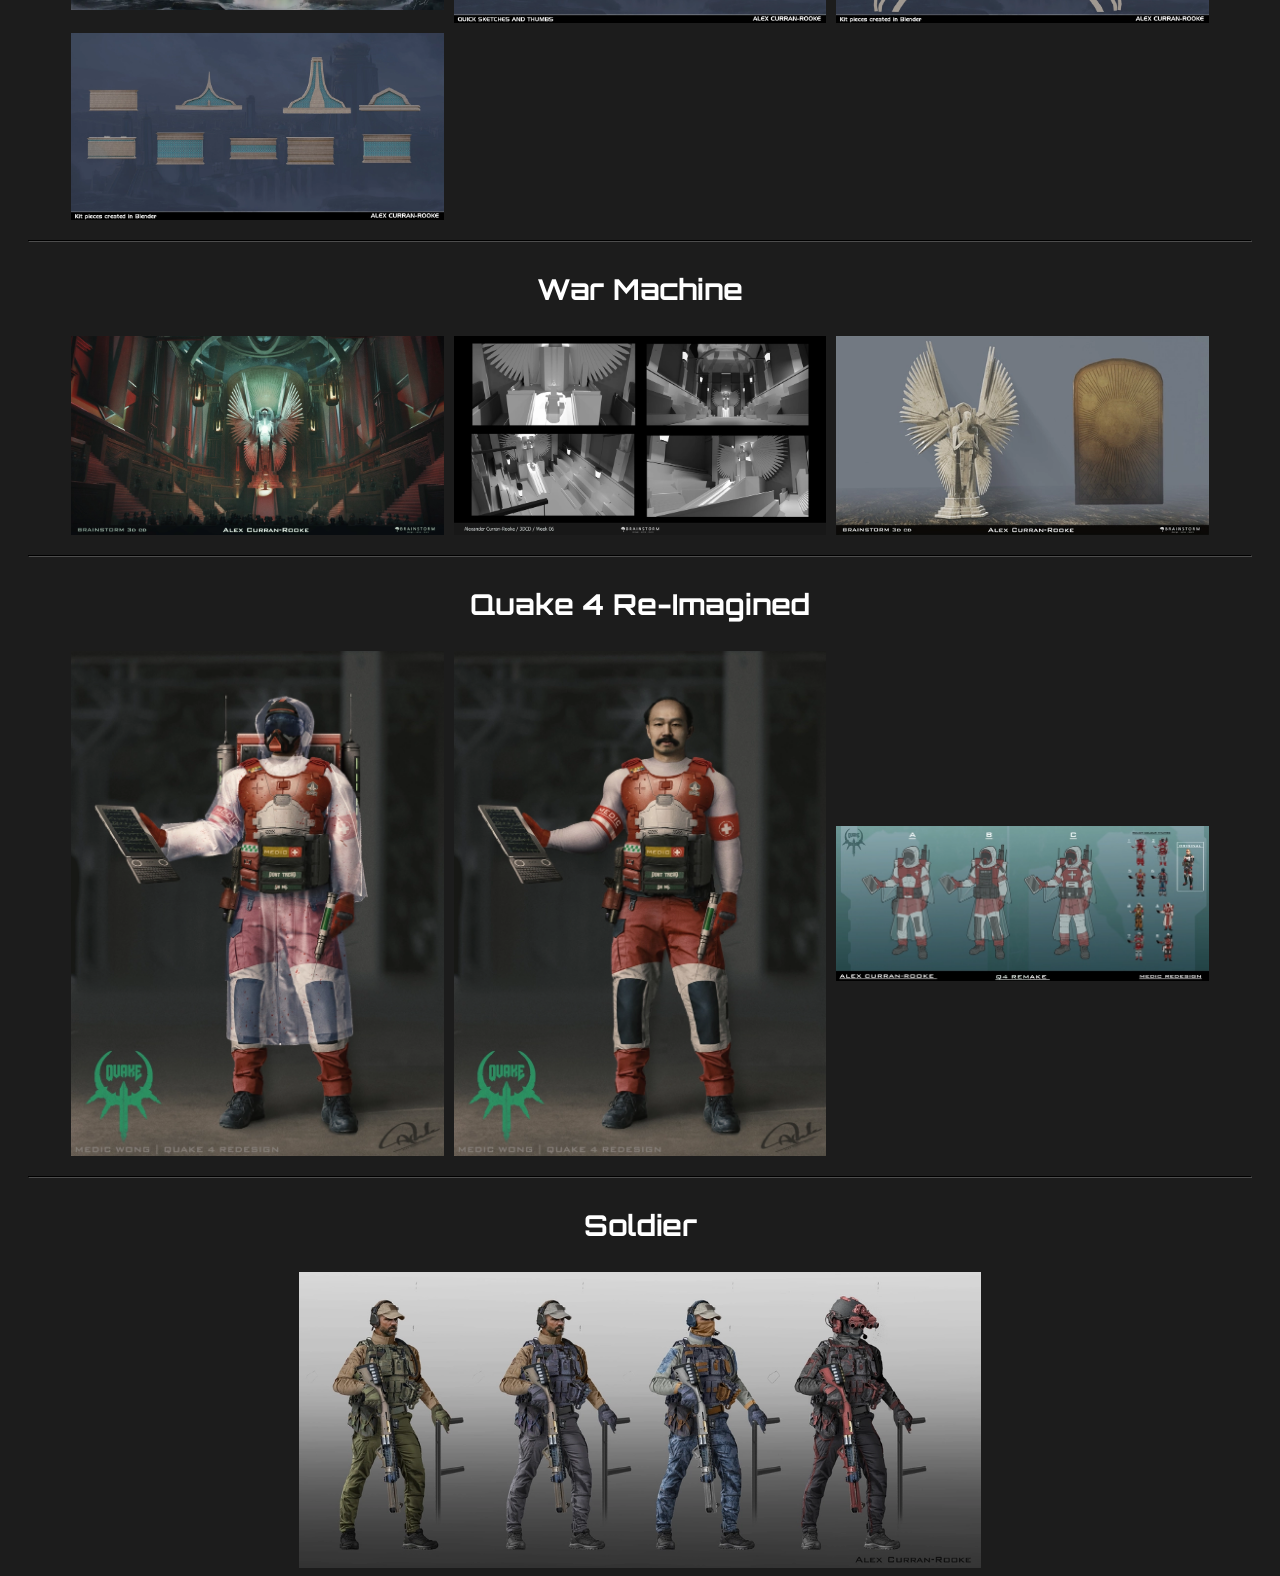
==== commit 3ecb5b36: "changed an image" ====
--- a/index.html
+++ b/index.html
@@ -6,7 +6,15 @@
        name="viewport"
        content="width=device-width, initial-scale=1.0" />
     <title>Alexander Curran-Rooke's Portfolio</title>
-    <link rel="icon" type="image/jpeg" href="./images/full/profile-photo.png">
+
+    <meta property="og:image" content="https://alexrooke.com/images/Full/profile-photo.png"/>
+    <meta property="og:image:width" content="1200" />
+    <meta property="og:image:height" content="1200" />
+    <meta property="og:image:type" content="image/png" />
+    <meta property="og:description" content="Concept Art Portfolio">
+    <meta property="og:title" content="Alexander Curran-Rooke's Portfolio">
+
+    <link rel="icon" type="image/jpeg" href="./images/Full/profile-photo.png">
     <link rel="preconnect" href="https://fonts.googleapis.com">
     <link rel="preconnect" href="https://fonts.gstatic.com" crossorigin>
     <link href="https://fonts.googleapis.com/css2?family=Orbitron:wght@400..900&display=swap" rel="stylesheet">
@@ -115,7 +123,8 @@
             <section>
                 <h3>Ritual</h3>
                 <div class="gallery">
-                    <img loading="lazy" src="images/Thumbnail/04/01 Alex WBI moodshot.webp" data-full="images/Full/04 RITUAL/01 Alex WBI moodshot.webp">
+                    <!--<img loading="lazy" src="images/Thumbnail/04/01 Alex WBI moodshot.webp" data-full="images/Full/04 RITUAL/01 Alex WBI moodshot.webp">-->
+                    <img loading="lazy" src="images/Thumbnail/04/01 Alex WBI moodshot2.webp" data-full="images/Full/04 RITUAL/01 Alex WBI moodshot2.webp">
                     <img loading="lazy" src="images/Thumbnail/04/02 Maps.webp" data-full="images/Full/04 RITUAL/02 Maps.webp">
                     <img loading="lazy" src="images/Thumbnail/04/03 Alex WBI callout sheet.webp" data-full="images/Full/04 RITUAL/03 Alex WBI callout sheet.webp">
                     <img loading="lazy" src="images/Thumbnail/04/04 Alex WBI thumbnails.webp" data-full="images/Full/04 RITUAL/04 Alex WBI thumbnails.webp">
@@ -228,6 +237,7 @@
                     <img loading="lazy" src="images/Thumbnail/Soldier/tac shotgun.webp" data-full="images/Full/solider/tac shotgun.webp">
                 </div>
             </section>
+            <!--lastsection-->
           </div>
     </main>
     <footer>
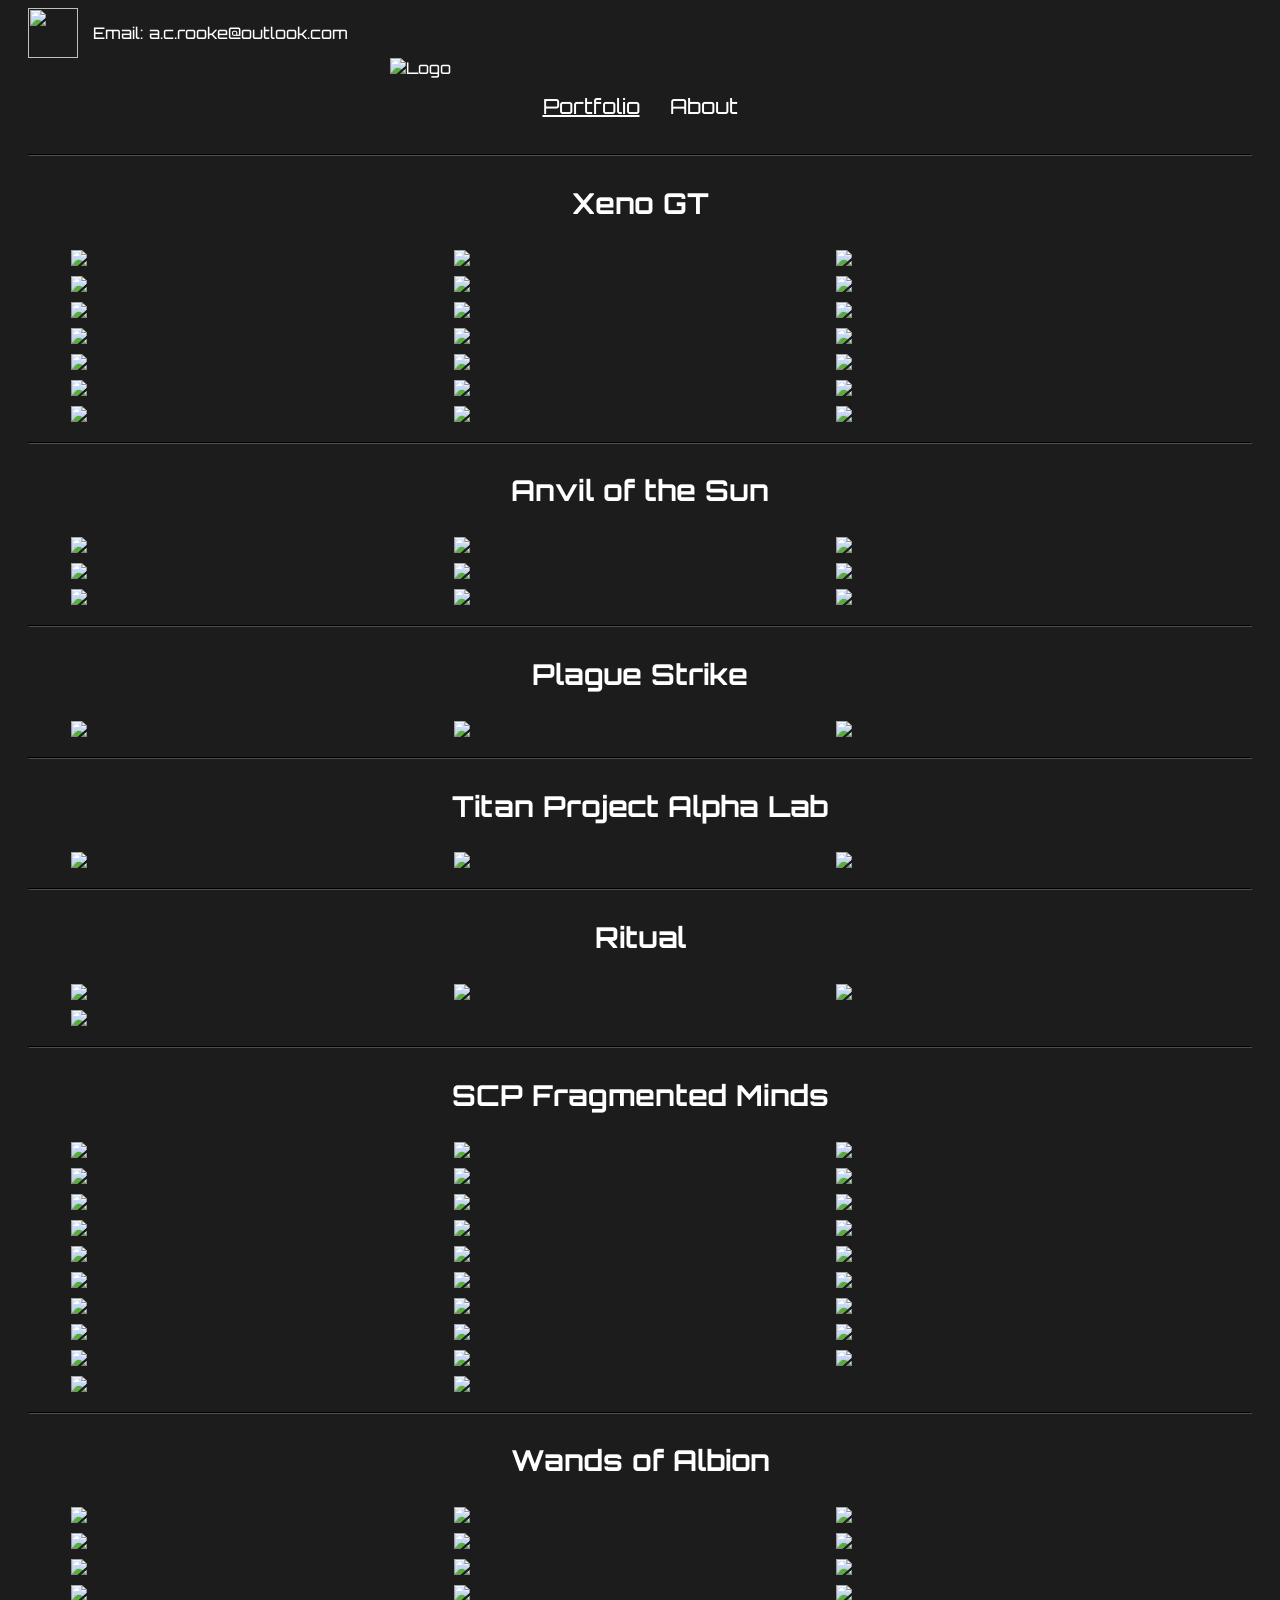
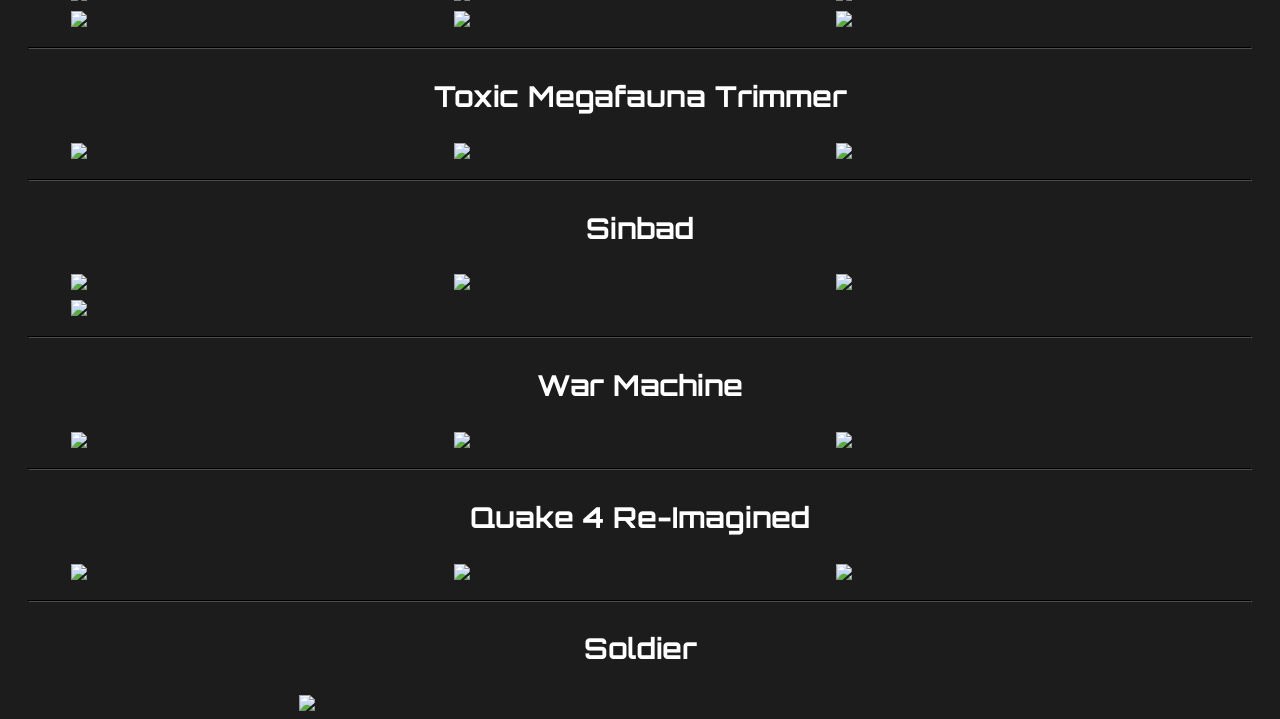
==== commit 58205acf: "some changes" ====
--- a/index.html
+++ b/index.html
@@ -7,14 +7,14 @@
        content="width=device-width, initial-scale=1.0" />
     <title>Alexander Curran-Rooke's Portfolio</title>
 
-    <meta property="og:image" content="https://alexrooke.com/images/Full/profile-photo.png"/>
+    <meta property="og:image" content="https://alexrooke.com/images/full/profile-photo.png"/>
     <meta property="og:image:width" content="1200" />
     <meta property="og:image:height" content="1200" />
     <meta property="og:image:type" content="image/png" />
     <meta property="og:description" content="Concept Art Portfolio">
     <meta property="og:title" content="Alexander Curran-Rooke's Portfolio">
 
-    <link rel="icon" type="image/jpeg" href="./images/Full/profile-photo.png">
+    <link rel="icon" type="image/jpeg" href="./images/full/profile-photo.png">
     <link rel="preconnect" href="https://fonts.googleapis.com">
     <link rel="preconnect" href="https://fonts.gstatic.com" crossorigin>
     <link href="https://fonts.googleapis.com/css2?family=Orbitron:wght@400..900&display=swap" rel="stylesheet">
@@ -23,13 +23,13 @@
   <body>
     <header>
         <div class="socials">
-            <!--<a href='https://www.instagram.com/alsartblog/' target="_blank"><img src="images/Full/templogoig.png"></a>-->
-            <a href="https://www.linkedin.com/in/alexander-curran-rooke-724a3a281/" target="_blank"><img src="images/Full/templogolinkedin.png"></a>
+            <!--<a href='https://www.instagram.com/alsartblog/' target="_blank"><img src="images/full/templogoig.png"></a>-->
+            <a href="https://www.linkedin.com/in/alexander-curran-rooke-724a3a281/" target="_blank"><img src="images/full/templogolinkedin.png"></a>
             Email: a.c.rooke@outlook.com
         </div>
         <div>
             <!-- Logo for website -->
-            <img id="heroimg" src="images/Full/MYLOGOCARD.jpg" alt="Logo">
+            <img id="heroimg" src="images/full/MYLOGOCARD.jpg" alt="Logo">
         </div>
 
         <!-- <h1>Alexander Curran-Rooke</h1> -->
@@ -46,40 +46,34 @@
     </header>
     <main>
         <div id="modal" class="modal no-display">
-            <img loading="lazy" id="modal-image" src="images/Full/00 XENO_GT/01 Waxwarp race.webp">
+            <img loading="lazy" id="modal-image" src="images/full/00/01 Waxwarp race.webp">
         </div>
         <div id="portfolio">
             <!--XENO GT-->
             <section>
                 <h3>Xeno GT</h3>
                 <div class="gallery">
-                    <img loading="lazy" src="images/Thumbnail/00/01 Waxwarp race.webp" data-full="images/Full/00 XENO_GT/01 Waxwarp race.webp">
-                    <img loading="lazy" src="images/Thumbnail/00/02 bruiser attacks!.webp" data-full="images/Full/00 XENO_GT/02 bruiser attacks!.webp">
-                    <img loading="lazy" src="images/Thumbnail/00/03 bruiser blast.webp" data-full="images/Full/00 XENO_GT/03 bruiser blast.webp">
-                    <img loading="lazy" src="images/Thumbnail/00/04 arches crash.webp" data-full="images/Full/00 XENO_GT/04 arches crash.webp">
-                    <img loading="lazy" src="images/Thumbnail/00/05 leafwing tunnel.webp" data-full="images/Full/00 XENO_GT/05 leafwing tunnel.webp">
-                    <img loading="lazy" src="images/Thumbnail/00/06 2.webp" data-full="images/Full/00 XENO_GT/06 2.webp">
-                    <img loading="lazy" src="images/Thumbnail/00/06 3d sketches.webp" data-full="images/Full/00 XENO_GT/06 3d sketches.webp">
-                    <img loading="lazy" src="images/Thumbnail/00/06 BRUISER SELECT SCREEN update.webp" data-full="images/Full/00 XENO_GT/06 BRUISER SELECT SCREEN update.webp">
-                    <img loading="lazy" src="images/Thumbnail/00/07 LEAFWING SELECT SCREEN.webp" data-full="images/Full/00 XENO_GT/07 LEAFWING SELECT SCREEN.webp">
-                    <img loading="lazy" src="images/Thumbnail/00/08 Hammerhead select screen.webp" data-full="images/Full/00 XENO_GT/08 Hammerhead select screen.webp">
-                    <img loading="lazy" src="images/Thumbnail/00/09 waxwarp menu2.webp" data-full="images/Full/00 XENO_GT/09 waxwarp menu2.webp">
-                    <img loading="lazy" src="images/Thumbnail/00/10 Bruiser sheet.webp" data-full="images/Full/00 XENO_GT/10 Bruiser sheet.webp">
-                    <img loading="lazy" src="images/Thumbnail/00/11 Leafwing.webp" data-full="images/Full/00 XENO_GT/11 Leafwing.webp">
-                    <img loading="lazy" src="images/Thumbnail/00/12 Leafwing sketches presentation.webp" data-full="images/Full/00 XENO_GT/12 Leafwing sketches presentation.webp">
-                    <img loading="lazy" src="images/Thumbnail/00/13 Hammerheadracerorthos.webp" data-full="images/Full/00 XENO_GT/13 Hammerheadracerorthos.webp">
-                    <img loading="lazy" src="images/Thumbnail/00/14 HAMMER HEAD SKETCH PRESENTATION PAGE.webp" data-full="images/Full/00 XENO_GT/14 HAMMER HEAD SKETCH PRESENTATION PAGE.webp">
-                    <img loading="lazy" src="images/Thumbnail/00/15 WAXWARP.webp" data-full="images/Full/00 XENO_GT/15 WAXWARP.webp">
-                    <img loading="lazy" src="images/Thumbnail/00/16 Waxwarp sketchest presentation.webp" data-full="images/Full/00 XENO_GT/16 Waxwarp sketchest presentation.webp">
-                    <img loading="lazy" src="images/Thumbnail/00/17 lizard copic sketches.webp" data-full="images/Full/00 XENO_GT/17 lizard copic sketches.webp">
-                    <img loading="lazy" src="images/Thumbnail/00/18 Krisnerg.webp" data-full="images/Full/00 XENO_GT/18 Krisnerg.webp">
-                    <img loading="lazy" src="images/Thumbnail/00/19 Pool Noodle.webp" data-full="images/Full/00 XENO_GT/19 Pool Noodle.webp">
-                    <img loading="lazy" src="images/Thumbnail/00/20 char 3.webp" data-full="images/Full/00 XENO_GT/20 char 3.webp">
-                    <img loading="lazy" src="images/Thumbnail/00/21 Jambo.webp" data-full="images/Full/00 XENO_GT/21 Jambo.webp">
-                    <img loading="lazy" src="images/Thumbnail/00/22 SKETCHBOOK PAGE.webp" data-full="images/Full/00 XENO_GT/22 SKETCHBOOK PAGE.webp">
-                    <img loading="lazy" src="images/Thumbnail/00/23 Ship Silhouettes.webp" data-full="images/Full/00 XENO_GT/23 Ship Silhouettes.webp">
-                    <img loading="lazy" src="images/Thumbnail/00/24 logos.webp" data-full="images/Full/00 XENO_GT/24 logos.webp">
-                    <img loading="lazy" src="images/Thumbnail/00/25 RACER LINEUP.webp" data-full="images/Full/00 XENO_GT/25 RACER LINEUP.webp">
+                    <img loading="lazy" src="images/thumbnail/00/01 Waxwarp race.webp" data-full="images/full/00/01 Waxwarp race.webp">
+                    <img loading="lazy" src="images/thumbnail/00/02 bruiser attacks!.webp" data-full="images/full/00/02 bruiser attacks!.webp">
+                    <img loading="lazy" src="images/thumbnail/00/03 bruiser blast.webp" data-full="images/full/00/03 bruiser blast.webp">
+                    <img loading="lazy" src="images/thumbnail/00/04 arches crash.webp" data-full="images/full/00/04 arches crash.webp">
+                    <img loading="lazy" src="images/thumbnail/00/05 leafwing tunnel.webp" data-full="images/full/00/05 leafwing tunnel.webp">
+                    <img loading="lazy" src="images/thumbnail/00/06 2.webp" data-full="images/full/00/06 2.webp">
+                    <img loading="lazy" src="images/thumbnail/00/06 3d sketches.webp" data-full="images/full/00/06 3d sketches.webp">
+                    <img loading="lazy" src="images/thumbnail/00/06 BRUISER SELECT SCREEN update.webp" data-full="images/full/00/06 BRUISER SELECT SCREEN update.webp">
+                    <img loading="lazy" src="images/thumbnail/00/07 LEAFWING SELECT SCREEN.webp" data-full="images/full/00/07 LEAFWING SELECT SCREEN.webp">
+                    <img loading="lazy" src="images/thumbnail/00/08 Hammerhead select screen.webp" data-full="images/full/00/08 Hammerhead select screen.webp">
+                    <img loading="lazy" src="images/thumbnail/00/09 waxwarp menu2.webp" data-full="images/full/00/09 waxwarp menu2.webp">
+                    <img loading="lazy" src="images/thumbnail/00/10 Bruiser sheet.webp" data-full="images/full/00/10 Bruiser sheet.webp">
+                    <img loading="lazy" src="images/thumbnail/00/11 Leafwing.webp" data-full="images/full/00/11 Leafwing.webp">
+                    <img loading="lazy" src="images/thumbnail/00/12 Leafwing sketches presentation.webp" data-full="images/full/00/12 Leafwing sketches presentation.webp">
+                    <img loading="lazy" src="images/thumbnail/00/13 Hammerheadracerorthos.webp" data-full="images/full/00/13 Hammerheadracerorthos.webp">
+                    <img loading="lazy" src="images/thumbnail/00/14 HAMMER HEAD SKETCH PRESENTATION PAGE.webp" data-full="images/full/00/14 HAMMER HEAD SKETCH PRESENTATION PAGE.webp">
+                    <img loading="lazy" src="images/thumbnail/00/15 WAXWARP.webp" data-full="images/full/00/15 WAXWARP.webp">
+                    <img loading="lazy" src="images/thumbnail/00/16 Waxwarp sketchest presentation.webp" data-full="images/full/00/16 Waxwarp sketchest presentation.webp">
+                    <img loading="lazy" src="images/thumbnail/00/17 lizard copic sketches.webp" data-full="images/full/00/17 lizard copic sketches.webp">
+                    <img loading="lazy" src="images/thumbnail/00/23 Ship Silhouettes.webp" data-full="images/full/00/23 Ship Silhouettes.webp">
+                    <img loading="lazy" src="images/thumbnail/00/24 logos.webp" data-full="images/full/00/24 logos.webp">
             </div>
             <hr>    
             </section>
@@ -87,15 +81,15 @@
             <section>
                 <h3>Anvil of the Sun</h3>
                 <div class="gallery">
-                    <img loading="lazy" src="images/Thumbnail/01/01 smaller build callout.webp" data-full="images/Full/01 Anvil of the Sun/01 smaller build callout.webp">
-                    <img loading="lazy" src="images/Thumbnail/01/02 BIG BUILD 1 CALLOUT2.webp" data-full="images/Full/01 Anvil of the Sun/02 BIG BUILD 1 CALLOUT2.webp">
-                    <img loading="lazy" src="images/Thumbnail/01/03 turtle temple callout.webp" data-full="images/Full/01 Anvil of the Sun/03 turtle temple callout.webp">
-                    <img loading="lazy" src="images/Thumbnail/01/04 turtle boat.webp" data-full="images/Full/01 Anvil of the Sun/04 turtle boat.webp">
-                    <img loading="lazy" src="images/Thumbnail/01/05 kit.webp" data-full="images/Full/01 Anvil of the Sun/05 kit.webp">
-                    <img loading="lazy" src="images/Thumbnail/01/06 mural presentation page.webp" data-full="images/Full/01 Anvil of the Sun/06 mural presentation page.webp">
-                    <img loading="lazy" src="images/Thumbnail/01/07 turtle temple sketches.webp" data-full="images/Full/01 Anvil of the Sun/07 turtle temple sketches.webp">
-                    <img loading="lazy" src="images/Thumbnail/01/08 turtle temple front facade.webp" data-full="images/Full/01 Anvil of the Sun/08 turtle temple front facade.webp">
-                    <img loading="lazy" src="images/Thumbnail/01/09 Front facade.webp" data-full="images/Full/01 Anvil of the Sun/09 Front facade.webp" >
+                    <img loading="lazy" src="images/thumbnail/01/01 smaller build callout.webp" data-full="images/full/01/01 smaller build callout.webp">
+                    <img loading="lazy" src="images/thumbnail/01/02 BIG BUILD 1 CALLOUT2.webp" data-full="images/full/01/02 BIG BUILD 1 CALLOUT2.webp">
+                    <img loading="lazy" src="images/thumbnail/01/03 turtle temple callout.webp" data-full="images/full/01/03 turtle temple callout.webp">
+                    <img loading="lazy" src="images/thumbnail/01/04 turtle boat.webp" data-full="images/full/01/04 turtle boat.webp">
+                    <img loading="lazy" src="images/thumbnail/01/05 kit.webp" data-full="images/full/01/05 kit.webp">
+                    <img loading="lazy" src="images/thumbnail/01/06 mural presentation page.webp" data-full="images/full/01/06 mural presentation page.webp">
+                    <img loading="lazy" src="images/thumbnail/01/07 turtle temple sketches.webp" data-full="images/full/01/07 turtle temple sketches.webp">
+                    <img loading="lazy" src="images/thumbnail/01/08 turtle temple front facade.webp" data-full="images/full/01/08 turtle temple front facade.webp">
+                    <img loading="lazy" src="images/thumbnail/01/09 Front facade.webp" data-full="images/full/01/09 Front facade.webp" >
                 </div>
                 <hr>
             </section>
@@ -103,9 +97,9 @@
             <section>
                 <h3>Plague Strike</h3>
                 <div class="gallery">
-                    <img loading="lazy" src="images/Thumbnail/02/01.webp" data-full="images/Full/02 HMTS/01.webp">
-                    <img loading="lazy" src="images/Thumbnail/02/02 TRAIN A.webp" data-full="images/Full/02 HMTS/02 TRAIN A.webp">
-                    <img loading="lazy" src="images/Thumbnail/02/03 TRAIN b.webp" data-full="images/Full/02 HMTS/03 TRAIN b.webp">
+                    <img loading="lazy" src="images/thumbnail/02/01.webp" data-full="images/full/02/01.webp">
+                    <img loading="lazy" src="images/thumbnail/02/02 TRAIN A.webp" data-full="images/full/02/02 TRAIN A.webp">
+                    <img loading="lazy" src="images/thumbnail/02/03 TRAIN b.webp" data-full="images/full/02/03 TRAIN b.webp">
                 </div>
                 <hr>
             </section>
@@ -113,9 +107,9 @@
             <section>
                 <h3>Titan Project Alpha Lab</h3>
                 <div class="gallery">
-                    <img loading="lazy" src="images/Thumbnail/03/01 LAB.webp" data-full="images/Full/03 TITAN PROJECT ALPHA LAB/01 LAB.webp">
-                    <img loading="lazy" src="images/Thumbnail/03/02 LAB DESTRUCT.webp" data-full="images/Full/03 TITAN PROJECT ALPHA LAB/02 LAB DESTRUCT.webp">
-                    <img loading="lazy" src="images/Thumbnail/03/03 LAB 2D ASSET SHEET.webp" data-full="images/Full/03 TITAN PROJECT ALPHA LAB/03 LAB 2D ASSET SHEET.webp">
+                    <img loading="lazy" src="images/thumbnail/03/01 LAB.webp" data-full="images/full/03/01 LAB.webp">
+                    <img loading="lazy" src="images/thumbnail/03/02 LAB DESTRUCT.webp" data-full="images/full/03/02 LAB DESTRUCT.webp">
+                    <img loading="lazy" src="images/thumbnail/03/03 LAB 2D ASSET SHEET.webp" data-full="images/full/03/03 LAB 2D ASSET SHEET.webp">
                 </div>
                 <hr>
             </section>
@@ -123,11 +117,11 @@
             <section>
                 <h3>Ritual</h3>
                 <div class="gallery">
-                    <!--<img loading="lazy" src="images/Thumbnail/04/01 Alex WBI moodshot.webp" data-full="images/Full/04 RITUAL/01 Alex WBI moodshot.webp">-->
-                    <img loading="lazy" src="images/Thumbnail/04/01 Alex WBI moodshot2.webp" data-full="images/Full/04 RITUAL/01 Alex WBI moodshot2.webp">
-                    <img loading="lazy" src="images/Thumbnail/04/02 Maps.webp" data-full="images/Full/04 RITUAL/02 Maps.webp">
-                    <img loading="lazy" src="images/Thumbnail/04/03 Alex WBI callout sheet.webp" data-full="images/Full/04 RITUAL/03 Alex WBI callout sheet.webp">
-                    <img loading="lazy" src="images/Thumbnail/04/04 Alex WBI thumbnails.webp" data-full="images/Full/04 RITUAL/04 Alex WBI thumbnails.webp">
+                    <!--<img loading="lazy" src="images/thumbnail/04/01 Alex WBI moodshot.webp" data-full="images/full/04/01 Alex WBI moodshot.webp">-->
+                    <img loading="lazy" src="images/thumbnail/04/01 Alex WBI moodshot2.webp" data-full="images/full/04/01 Alex WBI moodshot2.webp">
+                    <img loading="lazy" src="images/thumbnail/04/02 Maps.webp" data-full="images/full/04/02 Maps.webp">
+                    <img loading="lazy" src="images/thumbnail/04/03 Alex WBI callout sheet.webp" data-full="images/full/04/03 Alex WBI callout sheet.webp">
+                    <img loading="lazy" src="images/thumbnail/04/04 Alex WBI thumbnails.webp" data-full="images/full/04/04 Alex WBI thumbnails.webp">
                 </div>
                 <hr>
             </section>
@@ -135,35 +129,35 @@
             <section>
                 <h3>SCP Fragmented Minds</h3>
                 <div class="gallery">
-                    <img loading="lazy" src="images/Thumbnail/05/01 STEAM Capsules 1.webp" data-full="images/Full/05 SCP FRAGMENTED MINDS/01 STEAM Capsules 1.webp">
-                    <img loading="lazy" src="images/Thumbnail/05/02 STEAM Capsules 2.webp" data-full="images/Full/05 SCP FRAGMENTED MINDS/02 STEAM Capsules 2.webp">
-                    <img loading="lazy" src="images/Thumbnail/05/03  turret active.webp" data-full="images/Full/05 SCP FRAGMENTED MINDS/03  turret active.webp">
-                    <img loading="lazy" src="images/Thumbnail/05/04 turret exposed.webp" data-full="images/Full/05 SCP FRAGMENTED MINDS/04 turret exposed.webp">
-                    <img loading="lazy" src="images/Thumbnail/05/05 turret folded.webp" data-full="images/Full/05 SCP FRAGMENTED MINDS/05 turret folded.webp">
-                    <img loading="lazy" src="images/Thumbnail/05/06 turret fold back view.webp" data-full="images/Full/05 SCP FRAGMENTED MINDS/06 turret fold back view.webp">
-                    <img loading="lazy" src="images/Thumbnail/05/07 alt des piston.webp" data-full="images/Full/05 SCP FRAGMENTED MINDS/07 alt des piston.webp">
-                    <img loading="lazy" src="images/Thumbnail/05/08 turret in port.webp" data-full="images/Full/05 SCP FRAGMENTED MINDS/08 turret in port.webp">
-                    <img loading="lazy" src="images/Thumbnail/05/09 TURRET OPEN.webp" data-full="images/Full/05 SCP FRAGMENTED MINDS/09 TURRET OPEN.webp">
-                    <img loading="lazy" src="images/Thumbnail/05/10 TURRET OPTIONS1.webp" data-full="images/Full/05 SCP FRAGMENTED MINDS/10 TURRET OPTIONS1.webp">
-                    <img loading="lazy" src="images/Thumbnail/05/11 sketch presentation.webp" data-full="images/Full/05 SCP FRAGMENTED MINDS/11 sketch presentation.webp">
-                    <img loading="lazy" src="images/Thumbnail/05/12 ARM DEVICE 3 Alex.webp" data-full="images/Full/05 SCP FRAGMENTED MINDS/12 ARM DEVICE 3 Alex.webp">
-                    <img loading="lazy" src="images/Thumbnail/05/13 Arm device 2 Alex.webp" data-full="images/Full/05 SCP FRAGMENTED MINDS/13 Arm device 2 Alex.webp">
-                    <img loading="lazy" src="images/Thumbnail/05/14 Alex sketch page A.webp" data-full="images/Full/05 SCP FRAGMENTED MINDS/14 Alex sketch page A.webp">
-                    <img loading="lazy" src="images/Thumbnail/05/16 BENCH PRINTER.webp" data-full="images/Full/05 SCP FRAGMENTED MINDS/16 BENCH PRINTER.webp">
-                    <img loading="lazy" src="images/Thumbnail/05/17 BENCH PRINTER2.webp" data-full="images/Full/05 SCP FRAGMENTED MINDS/17 BENCH PRINTER2.webp">
-                    <img loading="lazy" src="images/Thumbnail/05/19 WORK BENCH.webp" data-full="images/Full/05 SCP FRAGMENTED MINDS/19 WORK BENCH.webp">
-                    <img loading="lazy" src="images/Thumbnail/05/20 3d printer station colour variations.webp" data-full="images/Full/05 SCP FRAGMENTED MINDS/20 3d printer station colour variations.webp">
-                    <img loading="lazy" src="images/Thumbnail/05/21 3D PRINTER FULL INFOMATIC CALLOUT.webp" data-full="images/Full/05 SCP FRAGMENTED MINDS/21 3D PRINTER FULL INFOMATIC CALLOUT.webp">
-                    <img loading="lazy" src="images/Thumbnail/05/22 Lift exterior shaft.webp" data-full="images/Full/05 SCP FRAGMENTED MINDS/22 Lift exterior shaft.webp">
-                    <img loading="lazy" src="images/Thumbnail/05/23 elevator fix.webp" data-full="images/Full/05 SCP FRAGMENTED MINDS/23 elevator fix.webp">
-                    <img loading="lazy" src="images/Thumbnail/05/24 lift shaft interior KF.webp" data-full="images/Full/05 SCP FRAGMENTED MINDS/24 lift shaft interior KF.webp">
-                    <img loading="lazy" src="images/Thumbnail/05/25 Lift three quarterview.webp" data-full="images/Full/05 SCP FRAGMENTED MINDS/25 Lift three quarterview.webp">
-                    <img loading="lazy" src="images/Thumbnail/05/26 LIFT CARRIAGE EXTERIOR ORTHOS.webp" data-full="images/Full/05 SCP FRAGMENTED MINDS/26 LIFT CARRIAGE EXTERIOR ORTHOS.webp">
-                    <img loading="lazy" src="images/Thumbnail/05/27 carriage design alt sketches.webp" data-full="images/Full/05 SCP FRAGMENTED MINDS/27 carriage design alt sketches.webp">
-                    <img loading="lazy" src="images/Thumbnail/05/28 LIFT SHAFT INT EXT SKETCHES.webp" data-full="images/Full/05 SCP FRAGMENTED MINDS/28 LIFT SHAFT INT EXT SKETCHES.webp">
-                    <img loading="lazy" src="images/Thumbnail/05/29 cladding.webp" data-full="images/Full/05 SCP FRAGMENTED MINDS/29 cladding.webp">
-                    <img loading="lazy" src="images/Thumbnail/05/30 LIFT INTERIOR SET DRESS.webp" data-full="images/Full/05 SCP FRAGMENTED MINDS/30 LIFT INTERIOR SET DRESS.webp">
-                    <img loading="lazy" src="images/Thumbnail/05/31 INTERIOR WALL BREAKDOWN.webp" data-full="images/Full/05 SCP FRAGMENTED MINDS/31 INTERIOR WALL BREAKDOWN.webp">
+                    <img loading="lazy" src="images/thumbnail/05/01 STEAM Capsules 1.webp" data-full="images/full/05/01 STEAM Capsules 1.webp">
+                    <img loading="lazy" src="images/thumbnail/05/02 STEAM Capsules 2.webp" data-full="images/full/05/02 STEAM Capsules 2.webp">
+                    <img loading="lazy" src="images/thumbnail/05/03  turret active.webp" data-full="images/full/05/03  turret active.webp">
+                    <img loading="lazy" src="images/thumbnail/05/04 turret exposed.webp" data-full="images/full/05/04 turret exposed.webp">
+                    <img loading="lazy" src="images/thumbnail/05/05 turret folded.webp" data-full="images/full/05/05 turret folded.webp">
+                    <img loading="lazy" src="images/thumbnail/05/06 turret fold back view.webp" data-full="images/full/05/06 turret fold back view.webp">
+                    <img loading="lazy" src="images/thumbnail/05/07 alt des piston.webp" data-full="images/full/05/07 alt des piston.webp">
+                    <img loading="lazy" src="images/thumbnail/05/08 turret in port.webp" data-full="images/full/05/08 turret in port.webp">
+                    <img loading="lazy" src="images/thumbnail/05/09 TURRET OPEN.webp" data-full="images/full/05/09 TURRET OPEN.webp">
+                    <img loading="lazy" src="images/thumbnail/05/10 TURRET OPTIONS1.webp" data-full="images/full/05/10 TURRET OPTIONS1.webp">
+                    <img loading="lazy" src="images/thumbnail/05/11 sketch presentation.webp" data-full="images/full/05/11 sketch presentation.webp">
+                    <img loading="lazy" src="images/thumbnail/05/12 ARM DEVICE 3 Alex.webp" data-full="images/full/05/12 ARM DEVICE 3 Alex.webp">
+                    <img loading="lazy" src="images/thumbnail/05/13 Arm device 2 Alex.webp" data-full="images/full/05/13 Arm device 2 Alex.webp">
+                    <img loading="lazy" src="images/thumbnail/05/14 Alex sketch page A.webp" data-full="images/full/05/14 Alex sketch page A.webp">
+                    <img loading="lazy" src="images/thumbnail/05/16 BENCH PRINTER.webp" data-full="images/full/05/16 BENCH PRINTER.webp">
+                    <img loading="lazy" src="images/thumbnail/05/17 BENCH PRINTER2.webp" data-full="images/full/05/17 BENCH PRINTER2.webp">
+                    <img loading="lazy" src="images/thumbnail/05/19 WORK BENCH.webp" data-full="images/full/05/19 WORK BENCH.webp">
+                    <img loading="lazy" src="images/thumbnail/05/20 3d printer station colour variations.webp" data-full="images/full/05/20 3d printer station colour variations.webp">
+                    <img loading="lazy" src="images/thumbnail/05/21 3D PRINTER FULL INFOMATIC CALLOUT.webp" data-full="images/full/05/21 3D PRINTER FULL INFOMATIC CALLOUT.webp">
+                    <img loading="lazy" src="images/thumbnail/05/22 Lift exterior shaft.webp" data-full="images/full/05/22 Lift exterior shaft.webp">
+                    <img loading="lazy" src="images/thumbnail/05/23 elevator fix.webp" data-full="images/full/05/23 elevator fix.webp">
+                    <img loading="lazy" src="images/thumbnail/05/24 lift shaft interior KF.webp" data-full="images/full/05/24 lift shaft interior KF.webp">
+                    <img loading="lazy" src="images/thumbnail/05/25 Lift three quarterview.webp" data-full="images/full/05/25 Lift three quarterview.webp">
+                    <img loading="lazy" src="images/thumbnail/05/26 LIFT CARRIAGE EXTERIOR ORTHOS.webp" data-full="images/full/05/26 LIFT CARRIAGE EXTERIOR ORTHOS.webp">
+                    <img loading="lazy" src="images/thumbnail/05/27 carriage design alt sketches.webp" data-full="images/full/05/27 carriage design alt sketches.webp">
+                    <img loading="lazy" src="images/thumbnail/05/28 LIFT SHAFT INT EXT SKETCHES.webp" data-full="images/full/05/28 LIFT SHAFT INT EXT SKETCHES.webp">
+                    <img loading="lazy" src="images/thumbnail/05/29 cladding.webp" data-full="images/full/05/29 cladding.webp">
+                    <img loading="lazy" src="images/thumbnail/05/30 LIFT INTERIOR SET DRESS.webp" data-full="images/full/05/30 LIFT INTERIOR SET DRESS.webp">
+                    <img loading="lazy" src="images/thumbnail/05/31 INTERIOR WALL BREAKDOWN.webp" data-full="images/full/05/31 INTERIOR WALL BREAKDOWN.webp">
                 </div>
                 <hr>
             </section>
@@ -171,21 +165,21 @@
             <section>
                 <h3>Wands of Albion</h3>
                 <div class="gallery">
-                    <img loading="lazy" src="images/Thumbnail/06/01 Marshlands.webp" data-full="images/Full/06 WANDS OF ALBION/01 Marshlands.webp">
-                    <img loading="lazy" src="images/Thumbnail/06/02 CRYPT.webp" data-full="images/Full/06 WANDS OF ALBION/02 CRYPT.webp">
-                    <img loading="lazy" src="images/Thumbnail/06/03 coffin callout.webp" data-full="images/Full/06 WANDS OF ALBION/03 coffin callout.webp">
-                    <img loading="lazy" src="images/Thumbnail/06/04 Wands of albion mausoleum .webp" data-full="images/Full/06 WANDS OF ALBION/04 Wands of albion mausoleum .webp">
-                    <img loading="lazy" src="images/Thumbnail/06/05 tower lineart.webp" data-full="images/Full/06 WANDS OF ALBION/05 tower lineart.webp">
-                    <img loading="lazy" src="images/Thumbnail/06/06.webp" data-full="images/Full/06 WANDS OF ALBION/06.webp">
-                    <img loading="lazy" src="images/Thumbnail/06/07.webp" data-full="images/Full/06 WANDS OF ALBION/07.webp">
-                    <img loading="lazy" src="images/Thumbnail/06/08 poison censer.webp" data-full="images/Full/06 WANDS OF ALBION/08 poison censer.webp">
-                    <img loading="lazy" src="images/Thumbnail/06/09 pottery.webp" data-full="images/Full/06 WANDS OF ALBION/09 pottery.webp">
-                    <img loading="lazy" src="images/Thumbnail/06/10 URNS SKETCHES.webp" data-full="images/Full/06 WANDS OF ALBION/10 URNS SKETCHES.webp">
-                    <img loading="lazy" src="images/Thumbnail/06/11 wall callout.webp" data-full="images/Full/06 WANDS OF ALBION/11 wall callout.webp">
-                    <img loading="lazy" src="images/Thumbnail/06/12 Mausoleum.webp" data-full="images/Full/06 WANDS OF ALBION/12 Mausoleum.webp">
-                    <img loading="lazy" src="images/Thumbnail/06/13 wall and props callout.webp" data-full="images/Full/06 WANDS OF ALBION/13 wall and props callout.webp">
-                    <img loading="lazy" src="images/Thumbnail/06/14 Columns.webp" data-full="images/Full/06 WANDS OF ALBION/14 Columns.webp">
-                    <img loading="lazy" src="images/Thumbnail/06/15 thumbs.webp" data-full="images/Full/06 WANDS OF ALBION/15 thumbs.webp">
+                    <img loading="lazy" src="images/thumbnail/06/01 Marshlands.webp" data-full="images/full/06/01 Marshlands.webp">
+                    <img loading="lazy" src="images/thumbnail/06/02 CRYPT.webp" data-full="images/full/06/02 CRYPT.webp">
+                    <img loading="lazy" src="images/thumbnail/06/03 coffin callout.webp" data-full="images/full/06/03 coffin callout.webp">
+                    <img loading="lazy" src="images/thumbnail/06/04 Wands of albion mausoleum .webp" data-full="images/full/06/04 Wands of albion mausoleum .webp">
+                    <img loading="lazy" src="images/thumbnail/06/05 tower lineart.webp" data-full="images/full/06/05 tower lineart.webp">
+                    <img loading="lazy" src="images/thumbnail/06/06.webp" data-full="images/full/06/06.webp">
+                    <img loading="lazy" src="images/thumbnail/06/07.webp" data-full="images/full/06/07.webp">
+                    <img loading="lazy" src="images/thumbnail/06/08 poison censer.webp" data-full="images/full/06/08 poison censer.webp">
+                    <img loading="lazy" src="images/thumbnail/06/09 pottery.webp" data-full="images/full/06/09 pottery.webp">
+                    <img loading="lazy" src="images/thumbnail/06/10 URNS SKETCHES.webp" data-full="images/full/06/10 URNS SKETCHES.webp">
+                    <img loading="lazy" src="images/thumbnail/06/11 wall callout.webp" data-full="images/full/06/11 wall callout.webp">
+                    <img loading="lazy" src="images/thumbnail/06/12 Mausoleum.webp" data-full="images/full/06/12 Mausoleum.webp">
+                    <img loading="lazy" src="images/thumbnail/06/13 wall and props callout.webp" data-full="images/full/06/13 wall and props callout.webp">
+                    <img loading="lazy" src="images/thumbnail/06/14 Columns.webp" data-full="images/full/06/14 Columns.webp">
+                    <img loading="lazy" src="images/thumbnail/06/15 thumbs.webp" data-full="images/full/06/15 thumbs.webp">
                 </div>
                 <hr>
             </section>
@@ -193,9 +187,9 @@
             <section>
                 <h3>Toxic Megafauna Trimmer</h3>
                 <div class="gallery">
-                    <img loading="lazy" src="images/Thumbnail/07/01 TOXIC MEGAUFAUNA TRIMMER.webp" data-full="images/Full/07 TOXIC MEGAFAUNA TRIMMER/01 TOXIC MEGAUFAUNA TRIMMER.webp">
-                    <img loading="lazy" src="images/Thumbnail/07/02 Trimmer sketch.webp" data-full="images/Full/07 TOXIC MEGAFAUNA TRIMMER/02 Trimmer sketch.webp">
-                    <img loading="lazy" src="images/Thumbnail/07/03 ship exploration sketches.webp" data-full="images/Full/07 TOXIC MEGAFAUNA TRIMMER/03 ship exploration sketches.webp">
+                    <img loading="lazy" src="images/thumbnail/07/01 TOXIC MEGAUFAUNA TRIMMER.webp" data-full="images/full/07/01 TOXIC MEGAUFAUNA TRIMMER.webp">
+                    <img loading="lazy" src="images/thumbnail/07/02 Trimmer sketch.webp" data-full="images/full/07/02 Trimmer sketch.webp">
+                    <img loading="lazy" src="images/thumbnail/07/03 ship exploration sketches.webp" data-full="images/full/07/03 ship exploration sketches.webp">
                 </div>
                 <hr>
             </section>
@@ -203,10 +197,10 @@
             <section>
                 <h3>Sinbad</h3>
                 <div class="gallery">
-                    <img loading="lazy" src="images/Thumbnail/08/01 WIDE SHOT SINBAD.webp" data-full="images/Full/08 SINDBAD/01 WIDE SHOT SINBAD.webp">
-                    <img loading="lazy" src="images/Thumbnail/08/02 thumbs.webp" data-full="images/Full/08 SINDBAD/02 thumbs.webp">
-                    <img loading="lazy" src="images/Thumbnail/08/03 kit1.webp" data-full="images/Full/08 SINDBAD/03 kit1.webp">
-                    <img loading="lazy" src="images/Thumbnail/08/04 kit 2.webp" data-full="images/Full/08 SINDBAD/04 kit 2.webp">
+                    <img loading="lazy" src="images/thumbnail/08/01 WIDE SHOT SINBAD.webp" data-full="images/full/08/01 WIDE SHOT SINBAD.webp">
+                    <img loading="lazy" src="images/thumbnail/08/02 thumbs.webp" data-full="images/full/08/02 thumbs.webp">
+                    <img loading="lazy" src="images/thumbnail/08/03 kit1.webp" data-full="images/full/08/03 kit1.webp">
+                    <img loading="lazy" src="images/thumbnail/08/04 kit 2.webp" data-full="images/full/08/04 kit 2.webp">
                 </div>
                 <hr>
             </section>
@@ -214,9 +208,9 @@
             <section>
                 <h3>War Machine</h3>
                 <div class="gallery">
-                    <img loading="lazy" src="images/Thumbnail/09/01 WAR MACHINE.webp" data-full="images/Full/09 WAR MACHINE/01 WAR MACHINE.webp">
-                    <img loading="lazy" src="images/Thumbnail/09/02 war machine.webp" data-full="images/Full/09 WAR MACHINE/02 war machine.webp">
-                    <img loading="lazy" src="images/Thumbnail/09/03 war machine.webp" data-full="images/Full/09 WAR MACHINE/03 war machine.webp">
+                    <img loading="lazy" src="images/thumbnail/09/01 WAR MACHINE.webp" data-full="images/full/09/01 WAR MACHINE.webp">
+                    <img loading="lazy" src="images/thumbnail/09/02 war machine.webp" data-full="images/full/09/02 war machine.webp">
+                    <img loading="lazy" src="images/thumbnail/09/03 war machine.webp" data-full="images/full/09/03 war machine.webp">
                 </div>
                 <hr>
             </section>
@@ -224,9 +218,9 @@
             <section>
                 <h3>Quake 4 Re-Imagined</h3>
                 <div class="gallery">
-                    <img loading="lazy" src="images/Thumbnail/Q4/01 MEDIC WONG coat on fin.webp" data-full="images/Full/Quake 4 reimagined/01 MEDIC WONG coat on fin.webp">
-                    <img loading="lazy" src="images/Thumbnail/Q4/01 Medic wong no helmet.webp" data-full="images/Full/Quake 4 reimagined/01 Medic wong no helmet.webp">
-                    <img loading="lazy" src="images/Thumbnail/Q4/02 medic wong redesign.webp" data-full="images/Full/Quake 4 reimagined/02 medic wong redesign.webp">
+                    <img loading="lazy" src="images/thumbnail/q4/01 MEDIC WONG coat on fin.webp" data-full="images/full/q4/01 MEDIC WONG coat on fin.webp">
+                    <img loading="lazy" src="images/thumbnail/q4/01 Medic wong no helmet.webp" data-full="images/full/q4/01 Medic wong no helmet.webp">
+                    <img loading="lazy" src="images/thumbnail/q4/02 medic wong redesign.webp" data-full="images/full/q4/02 medic wong redesign.webp">
                 </div>
                 <hr>
             </section>
@@ -234,7 +228,7 @@
             <section>
                 <h3>Soldier</h3>
                 <div class="smallgallery">
-                    <img loading="lazy" src="images/Thumbnail/Soldier/tac shotgun.webp" data-full="images/Full/solider/tac shotgun.webp">
+                    <img loading="lazy" src="images/thumbnail/soldier/tac shotgun.webp" data-full="images/full/solider/tac shotgun.webp">
                 </div>
             </section>
             <!--lastsection-->
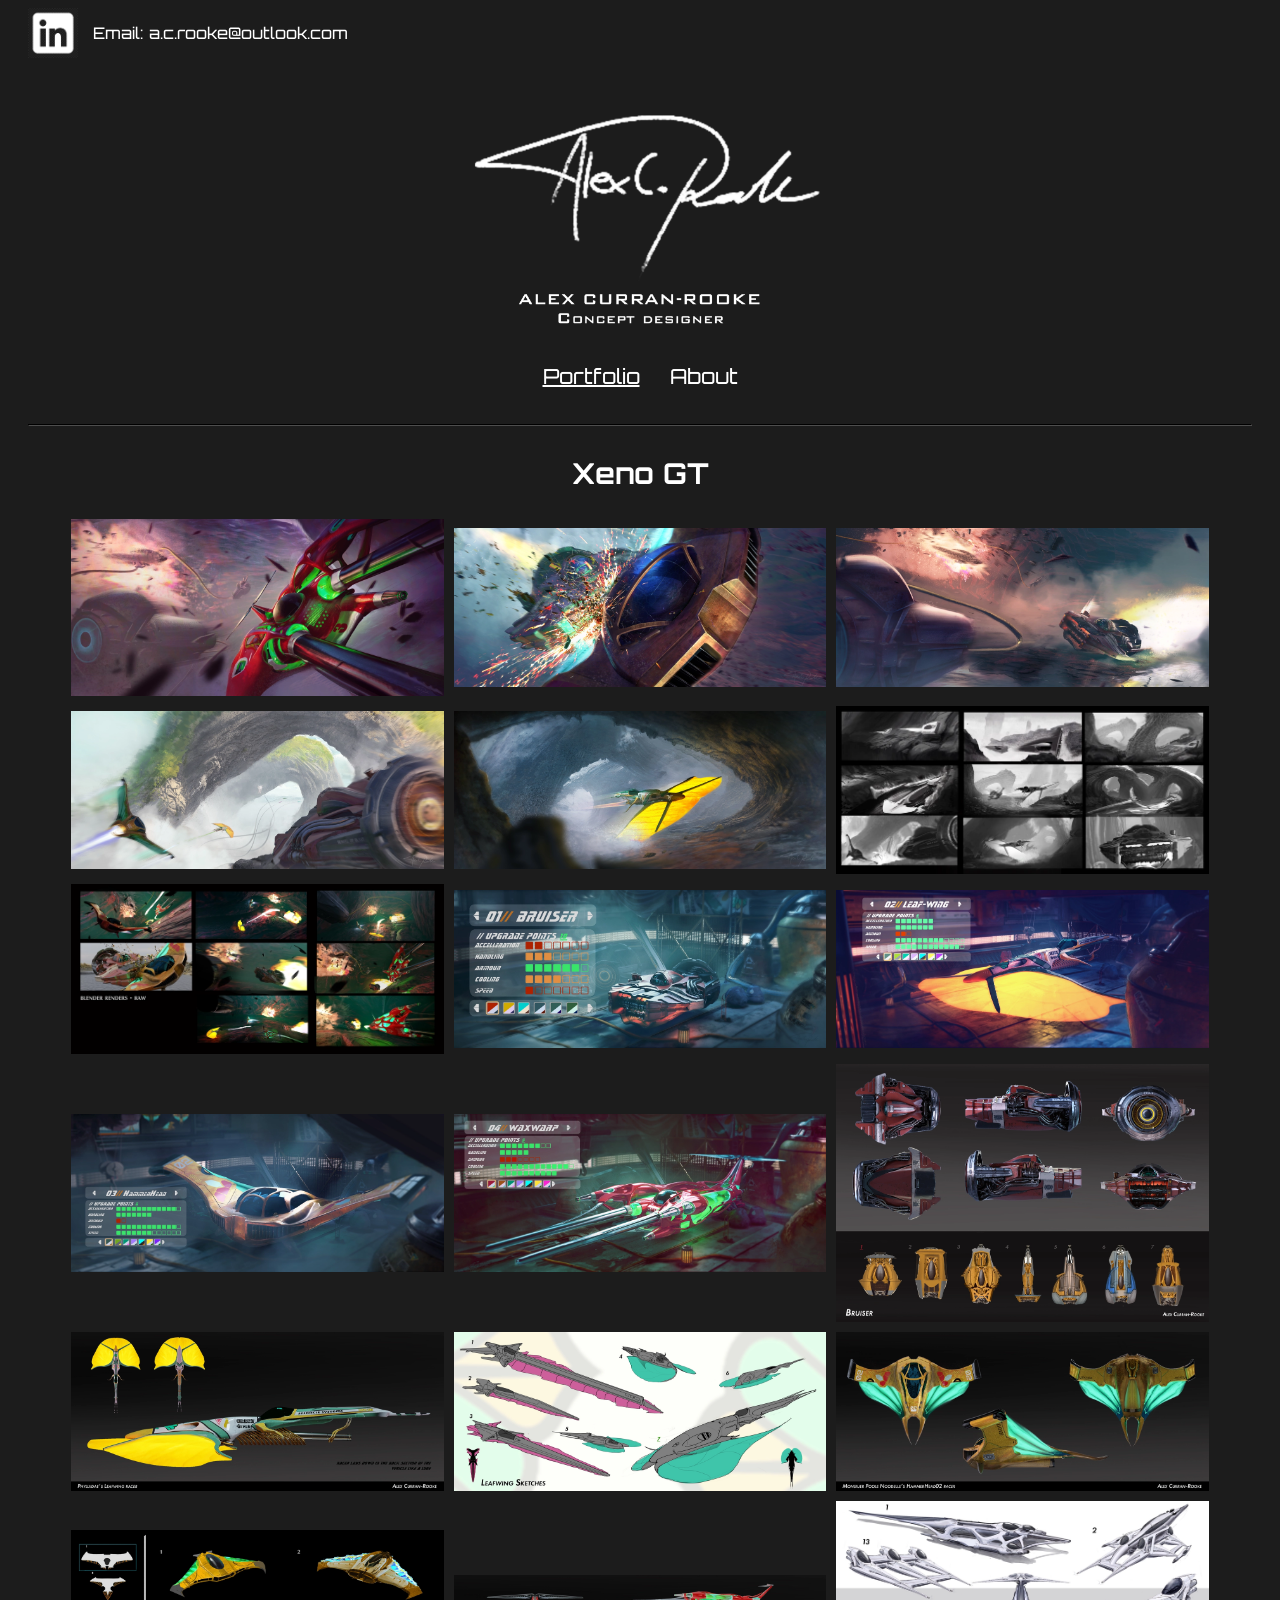
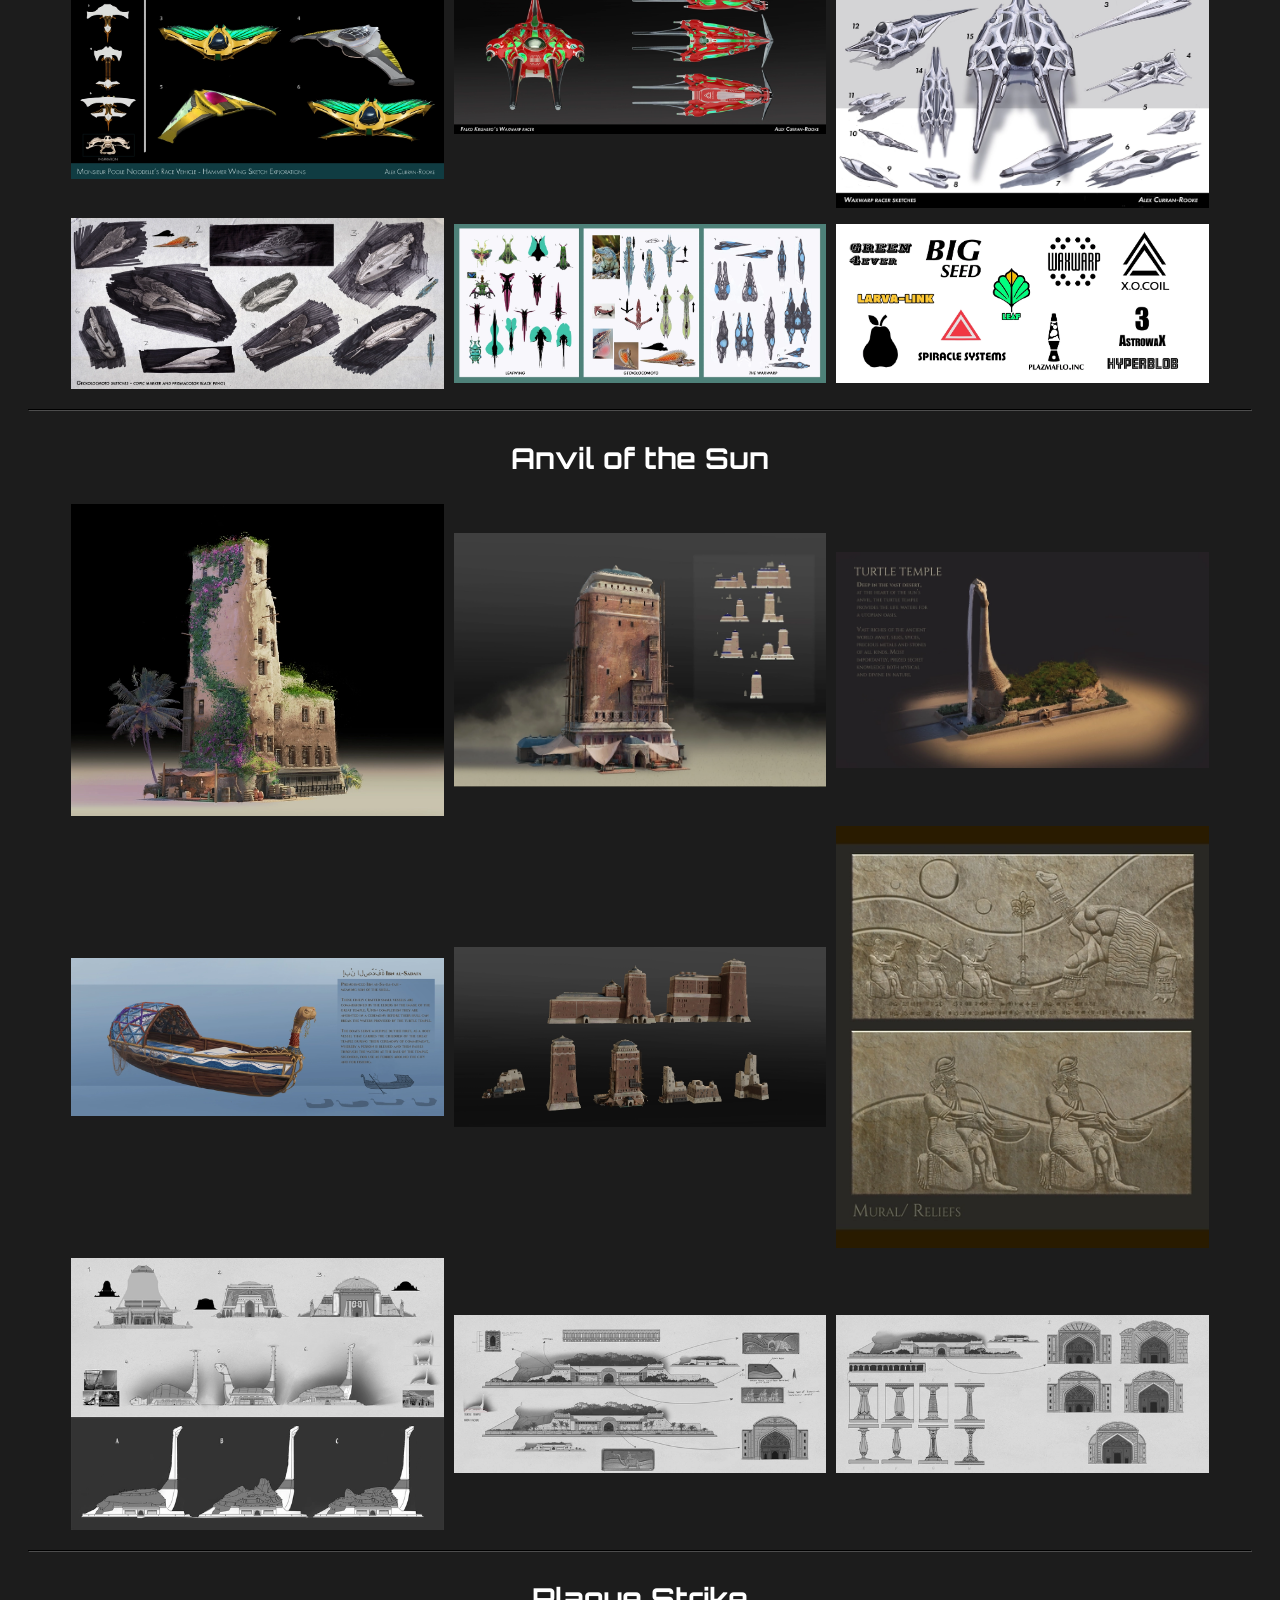
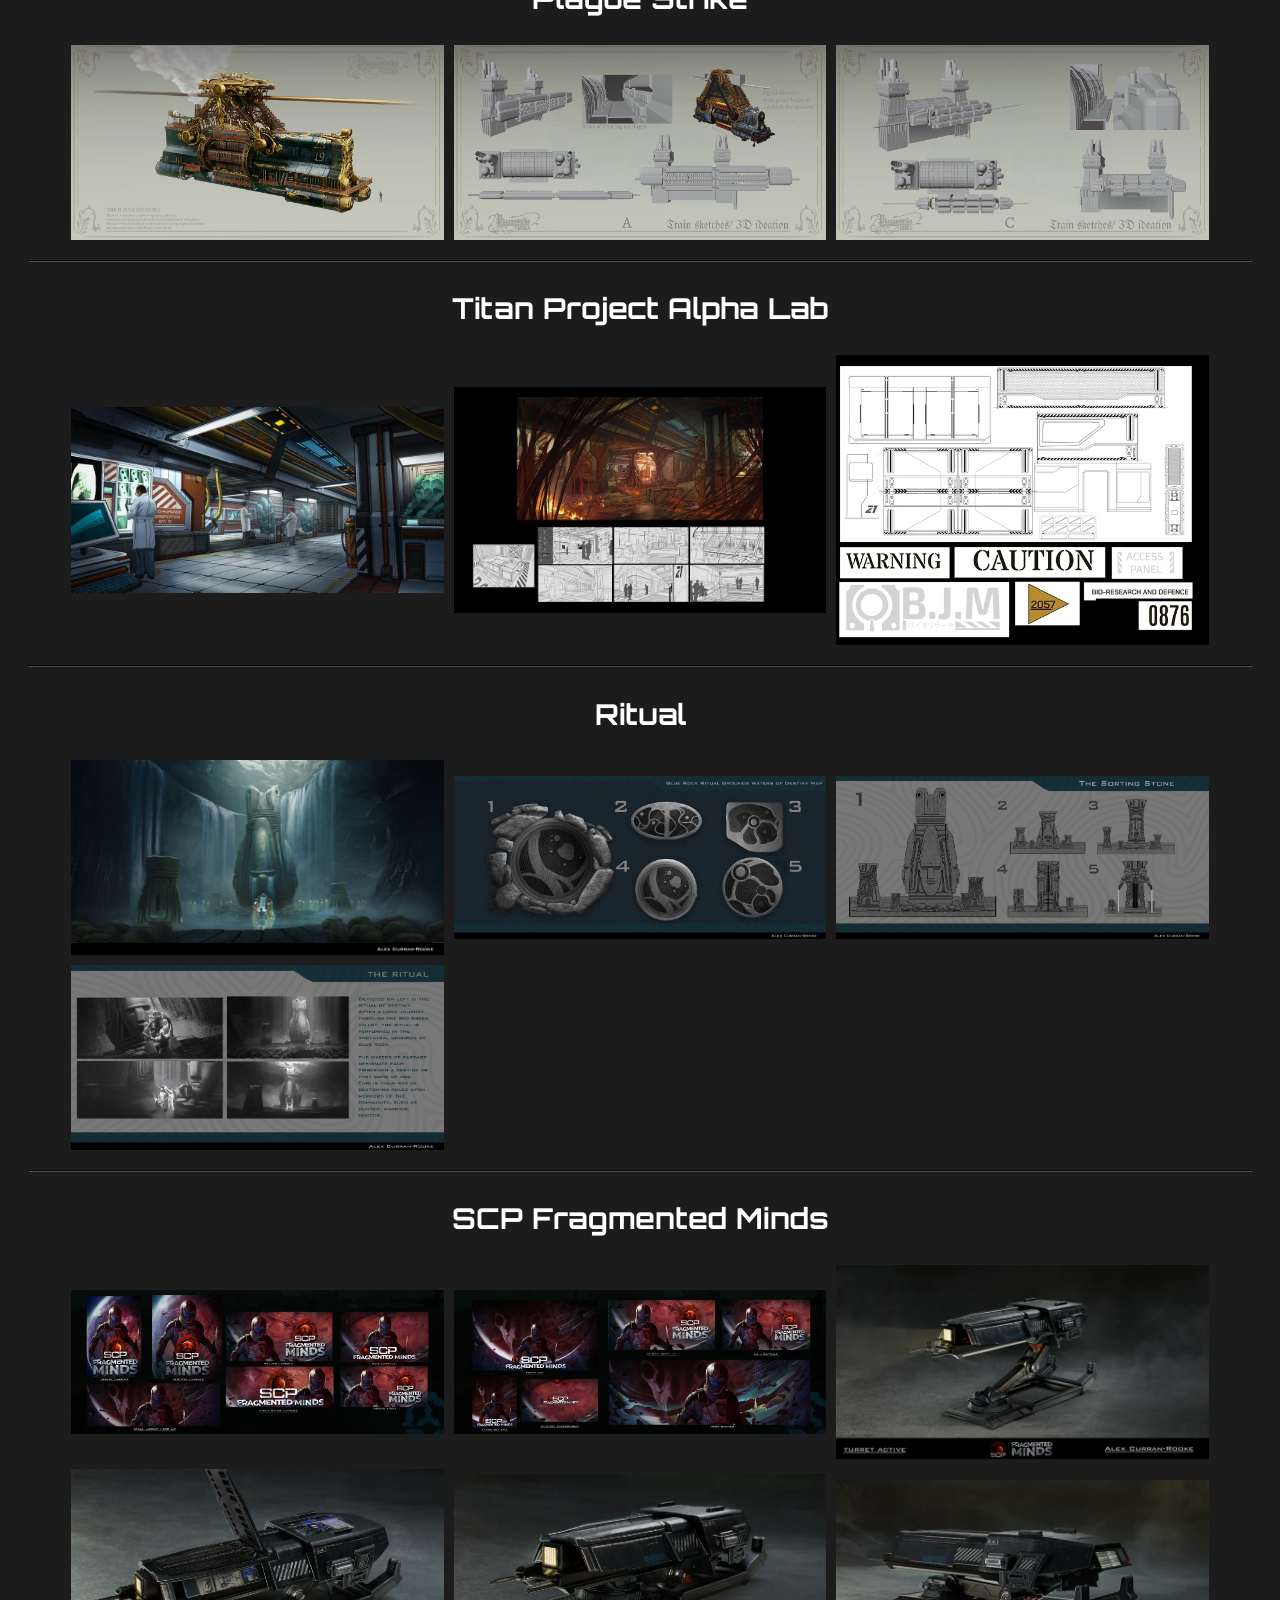
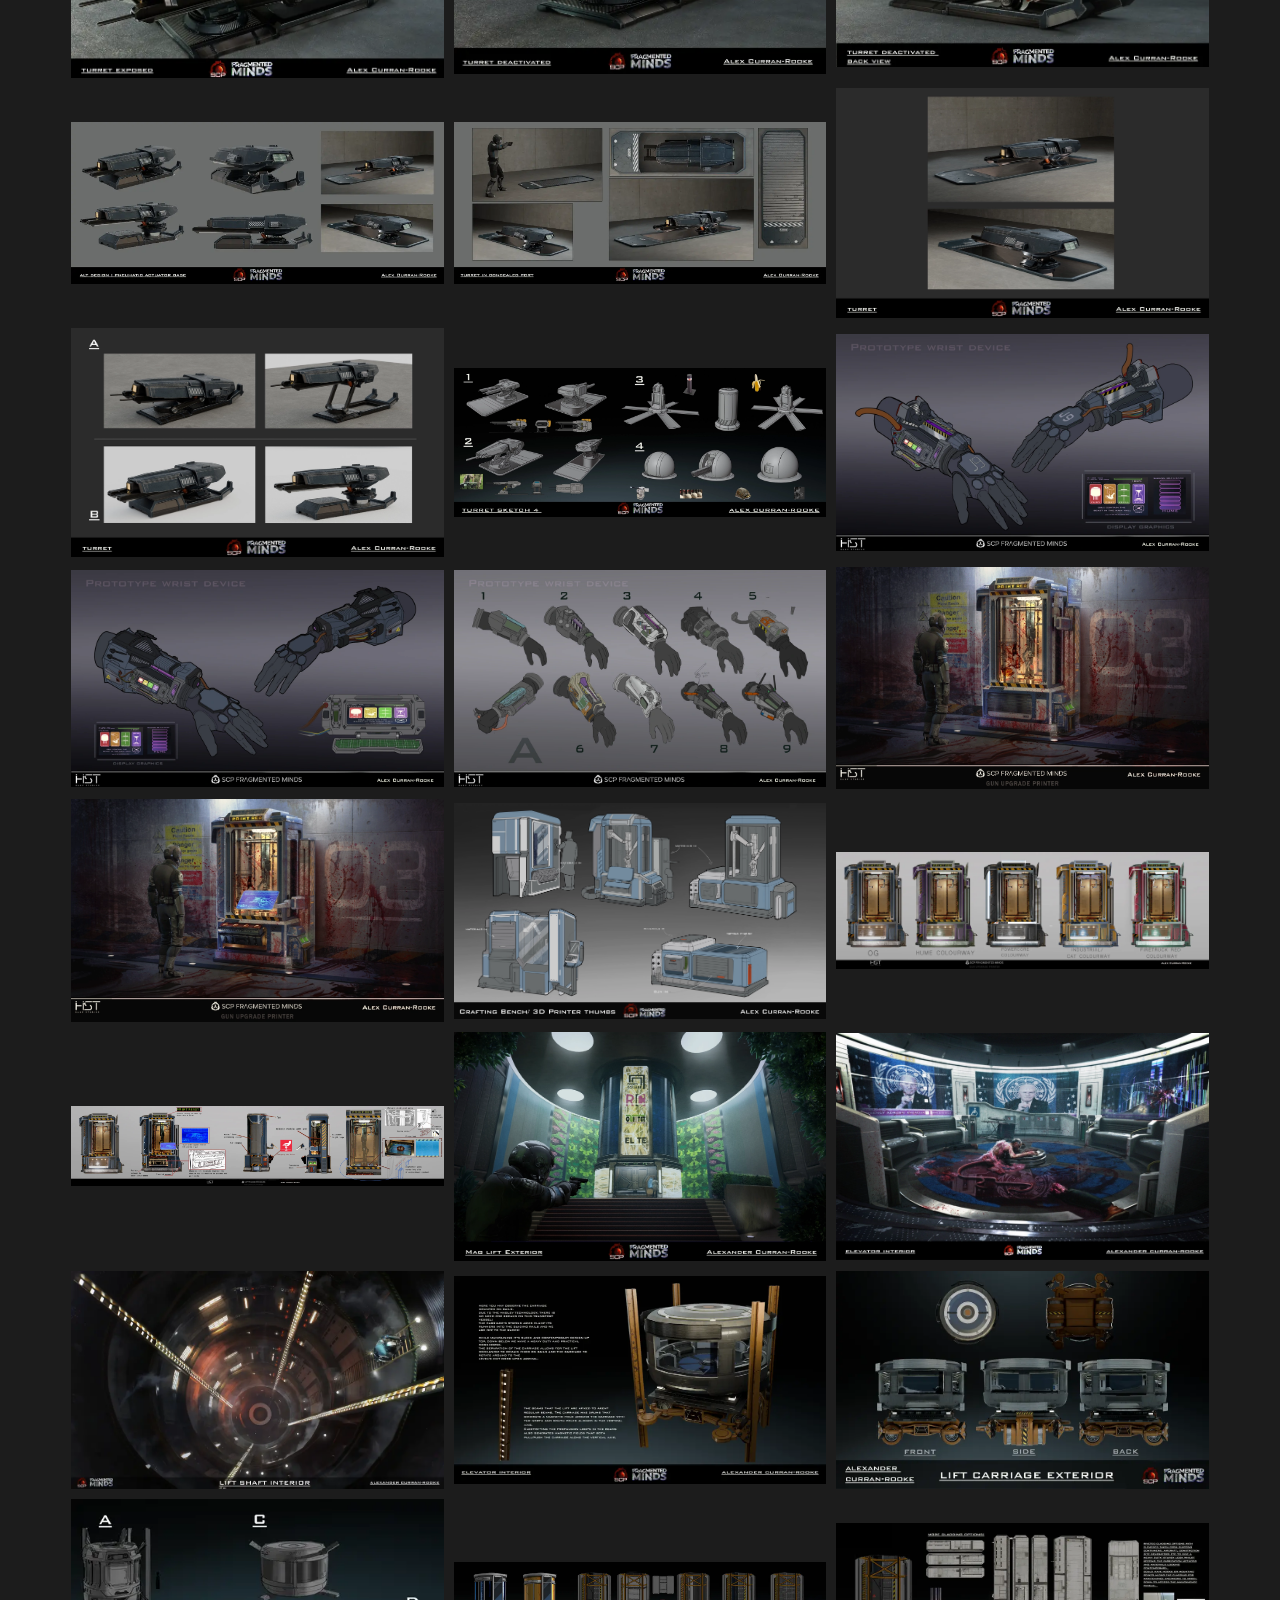
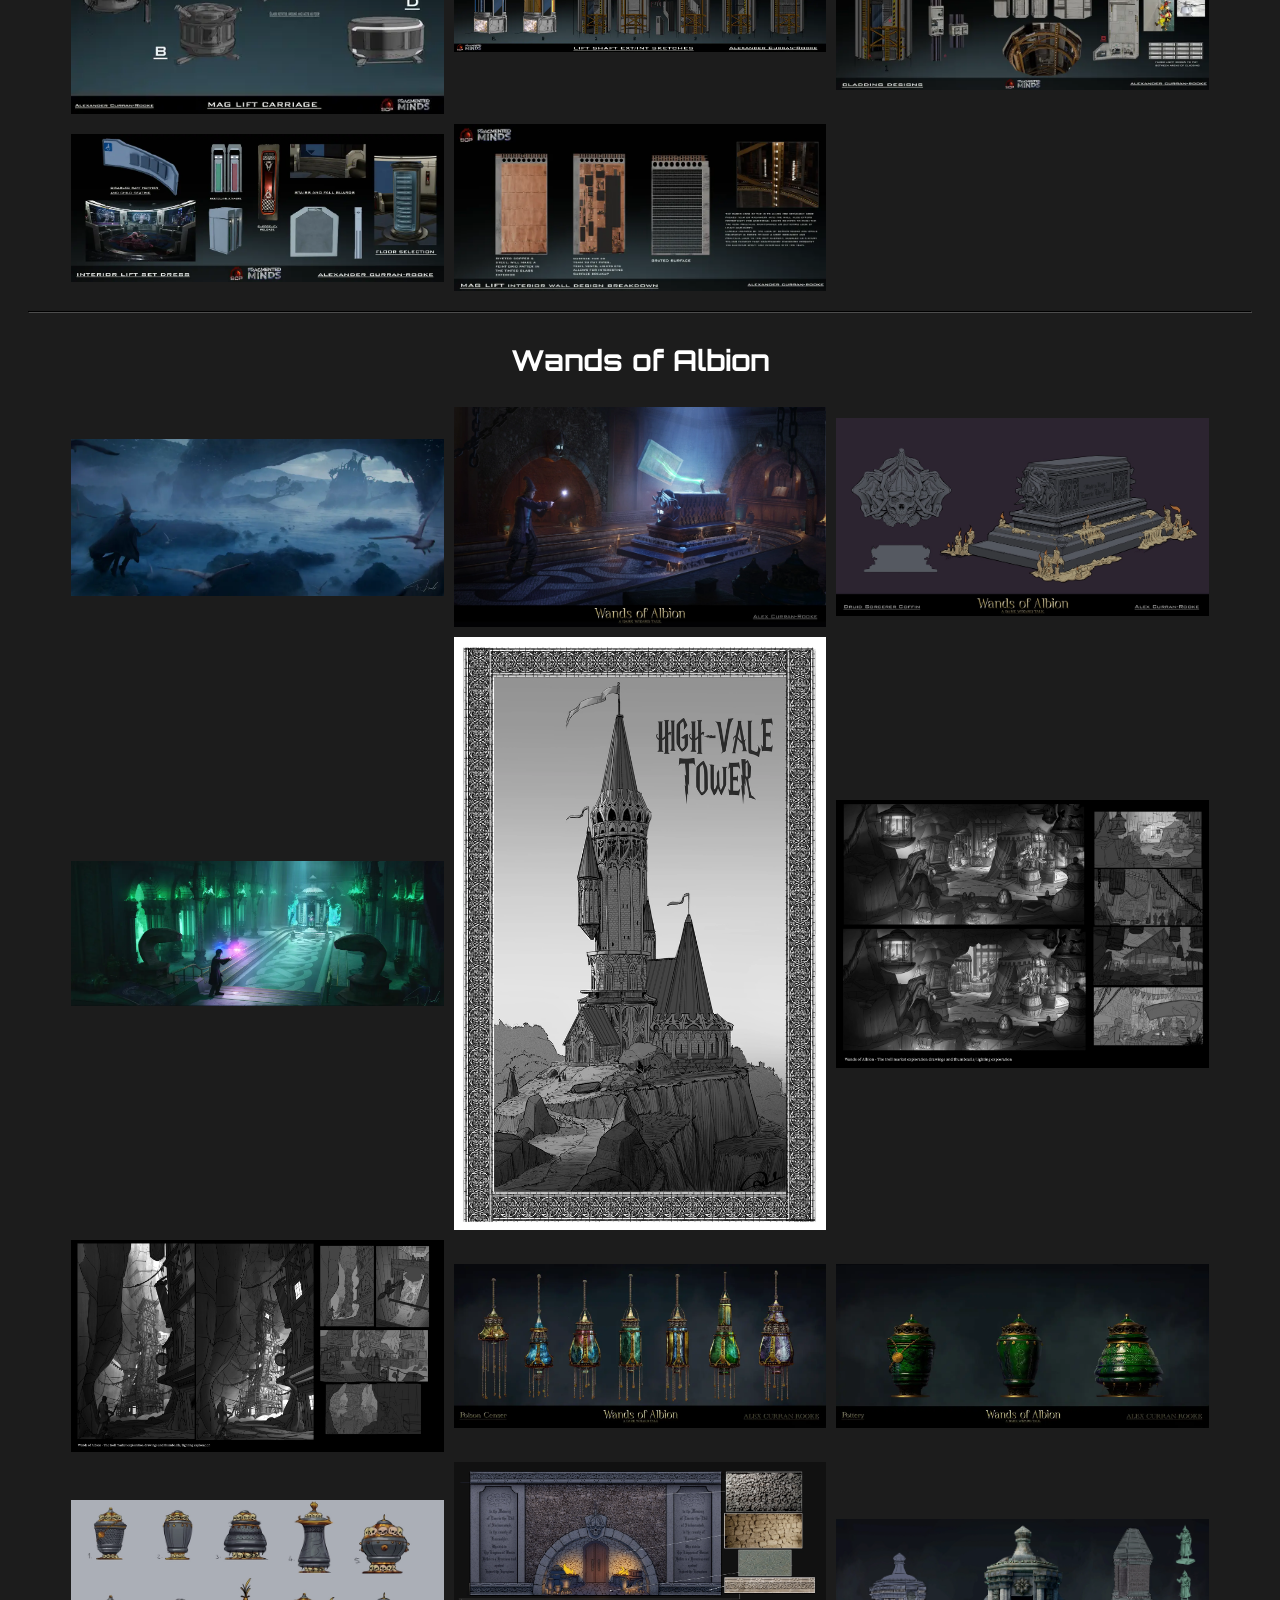
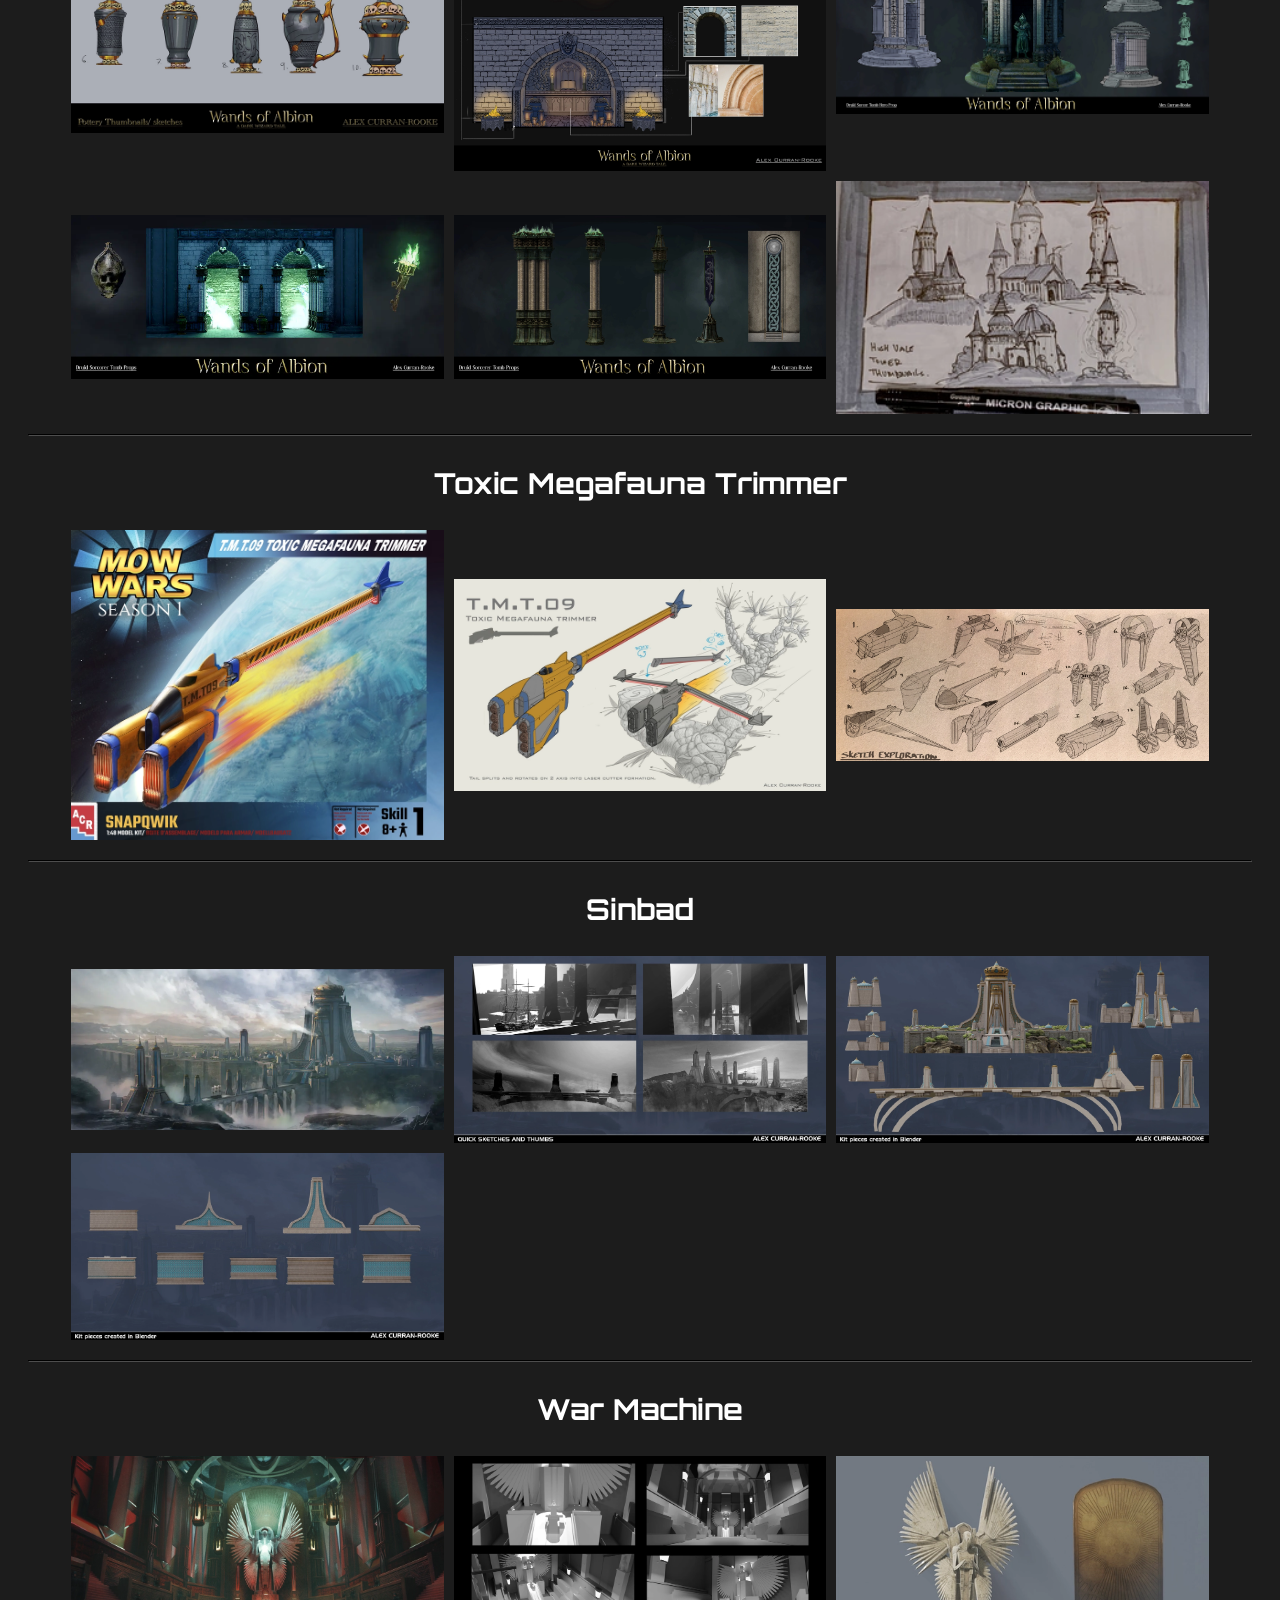
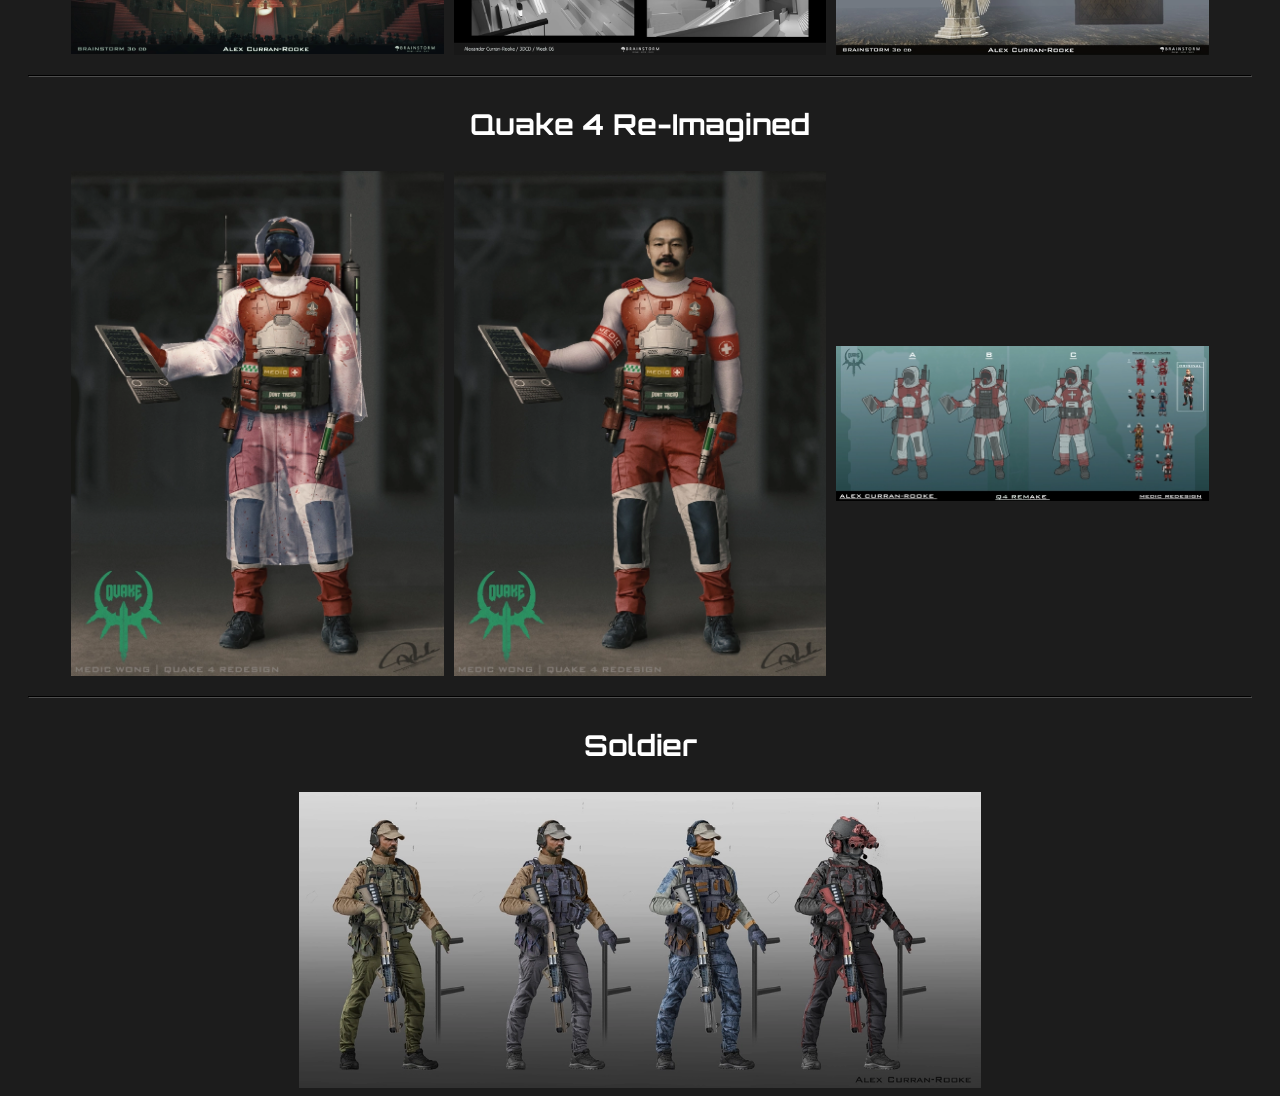
==== commit 9f44c5c1: "fixed filepaths" ====
--- a/index.html
+++ b/index.html
@@ -218,9 +218,9 @@
             <section>
                 <h3>Quake 4 Re-Imagined</h3>
                 <div class="gallery">
-                    <img loading="lazy" src="images/thumbnail/q4/01 MEDIC WONG coat on fin.webp" data-full="images/full/q4/01 MEDIC WONG coat on fin.webp">
-                    <img loading="lazy" src="images/thumbnail/q4/01 Medic wong no helmet.webp" data-full="images/full/q4/01 Medic wong no helmet.webp">
-                    <img loading="lazy" src="images/thumbnail/q4/02 medic wong redesign.webp" data-full="images/full/q4/02 medic wong redesign.webp">
+                    <img loading="lazy" src="images/thumbnail/Q4/01 MEDIC WONG coat on fin.webp" data-full="images/full/q4/01 MEDIC WONG coat on fin.webp">
+                    <img loading="lazy" src="images/thumbnail/Q4/01 Medic wong no helmet.webp" data-full="images/full/q4/01 Medic wong no helmet.webp">
+                    <img loading="lazy" src="images/thumbnail/Q4/02 medic wong redesign.webp" data-full="images/full/q4/02 medic wong redesign.webp">
                 </div>
                 <hr>
             </section>
@@ -228,7 +228,7 @@
             <section>
                 <h3>Soldier</h3>
                 <div class="smallgallery">
-                    <img loading="lazy" src="images/thumbnail/soldier/tac shotgun.webp" data-full="images/full/solider/tac shotgun.webp">
+                    <img loading="lazy" src="images/thumbnail/Soldier/tac shotgun.webp" data-full="images/full/solider/tac shotgun.webp">
                 </div>
             </section>
             <!--lastsection-->
